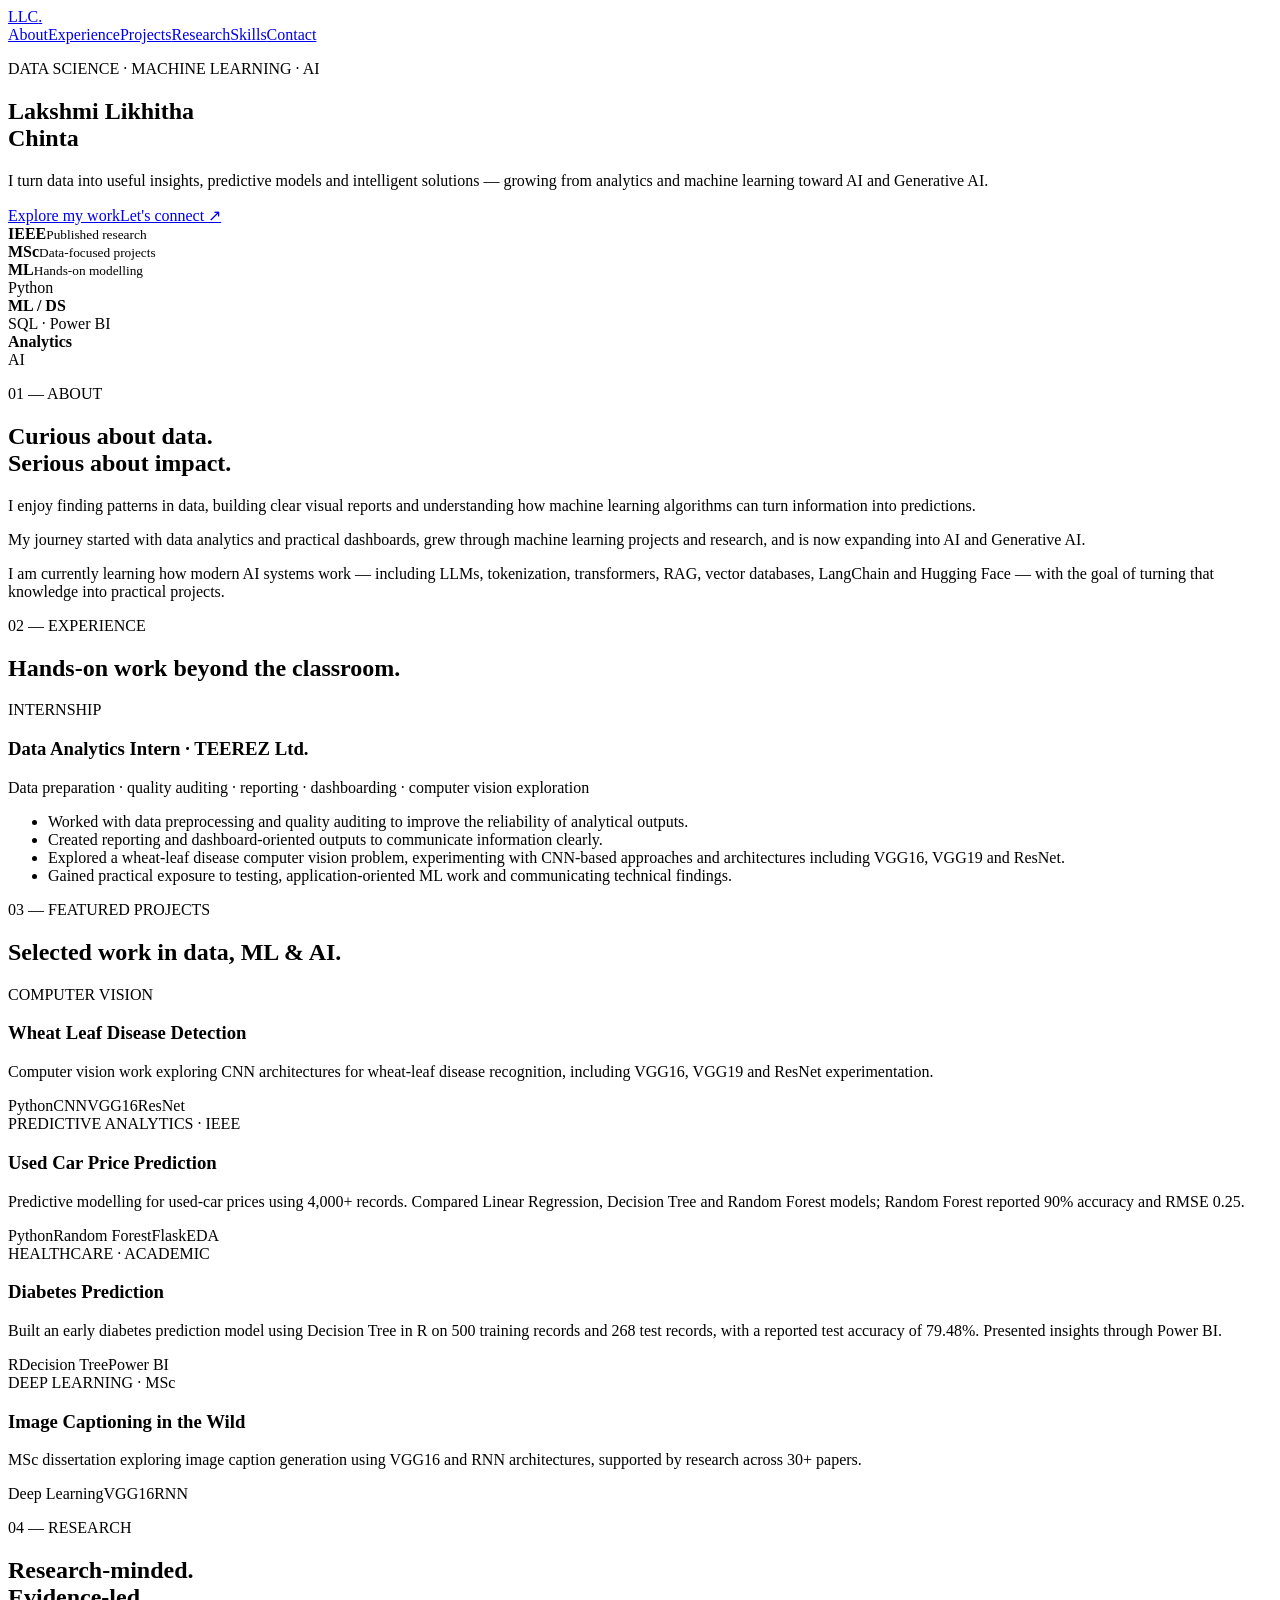
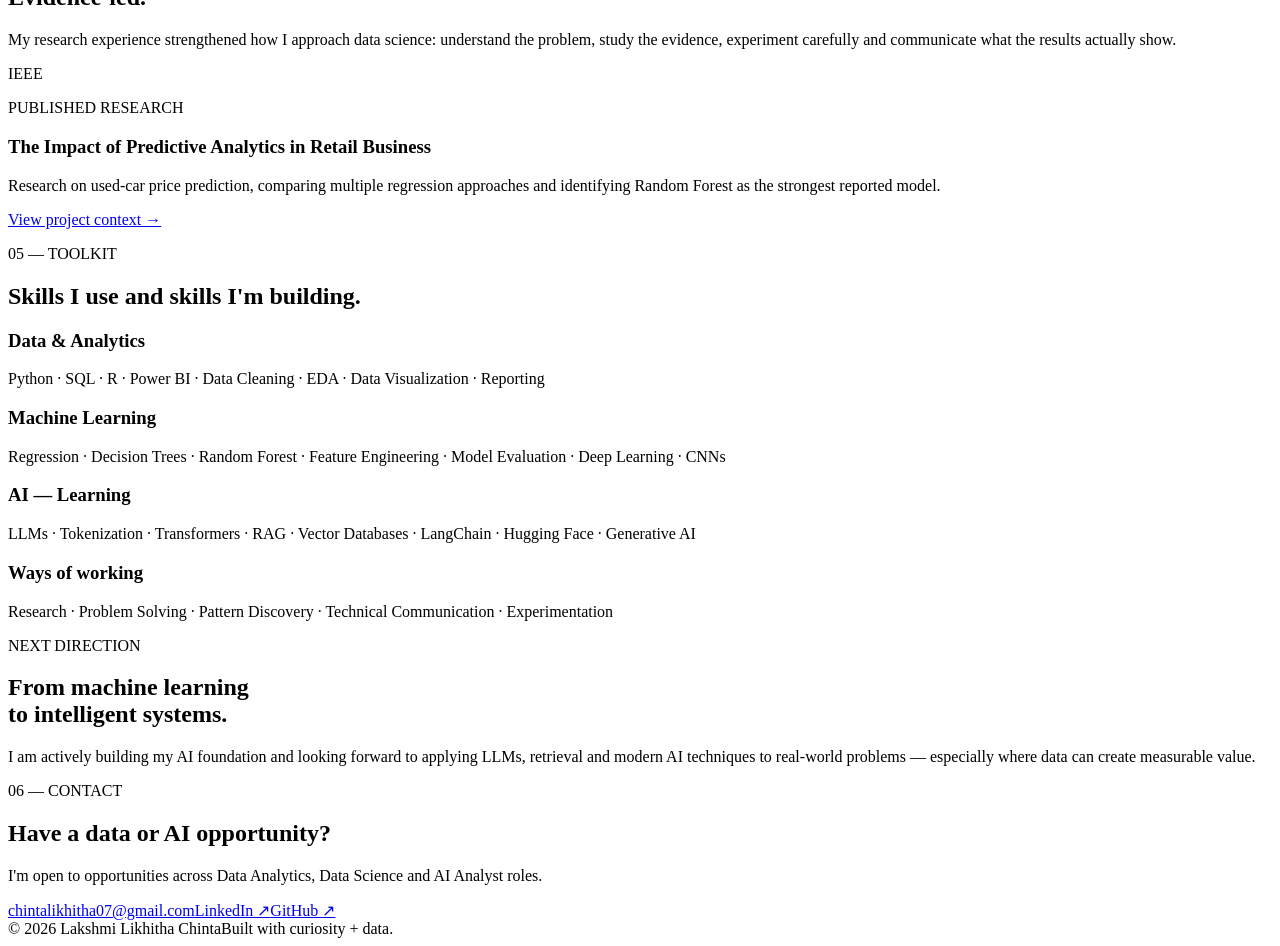
==== index.html @ fe88183c "Build recruiter-ready portfolio homepage" ====
<!doctype html>
<html lang="en">
<head>
<meta charset="utf-8"><meta name="viewport" content="width=device-width,initial-scale=1">
<title>Lakshmi Likhitha Chinta | Data Science & AI Professional</title>
<meta name="description" content="Portfolio of Lakshmi Likhitha Chinta — Data Science, Machine Learning, Analytics and emerging Generative AI. Research and IEEE publication.">
<link rel="preconnect" href="https://fonts.googleapis.com"><link rel="preconnect" href="https://fonts.gstatic.com" crossorigin><link href="https://fonts.googleapis.com/css2?family=Inter:wght@400;500;600;700;800&family=Space+Grotesk:wght@500;600;700&display=swap" rel="stylesheet">
<link rel="stylesheet" href="style.css">
</head>
<body>
<header class="nav"><a class="brand" href="#top">LLC<span>.</span></a><nav><a href="#about">About</a><a href="#experience">Experience</a><a href="#projects">Projects</a><a href="#research">Research</a><a href="#skills">Skills</a><a href="#contact">Contact</a></nav></header>
<main id="top">
<section class="hero wrap"><div class="hero-copy"><p class="eyebrow">DATA SCIENCE · MACHINE LEARNING · AI</p><h1>Lakshmi Likhitha<br><span>Chinta</span></h1><p class="lead">I turn data into useful insights, predictive models and intelligent solutions — growing from analytics and machine learning toward AI and Generative AI.</p><div class="actions"><a class="btn primary" href="#projects">Explore my work</a><a class="btn ghost" href="mailto:chintalikhitha07@gmail.com">Let's connect ↗</a></div><div class="proof"><div><strong>IEEE</strong><small>Published research</small></div><div><strong>MSc</strong><small>Data-focused projects</small></div><div><strong>ML</strong><small>Hands-on modelling</small></div></div></div><div class="hero-card"><div class="grid-art"></div><div class="floating one">Python<br><b>ML / DS</b></div><div class="floating two">SQL · Power BI<br><b>Analytics</b></div><div class="orb">AI</div></div></section>
<section id="about" class="section wrap"><div class="section-head"><p class="eyebrow">01 — ABOUT</p><h2>Curious about data.<br><span>Serious about impact.</span></h2></div><div class="about-grid"><p class="bigtext">I enjoy finding patterns in data, building clear visual reports and understanding how machine learning algorithms can turn information into predictions.</p><div class="copy"><p>My journey started with data analytics and practical dashboards, grew through machine learning projects and research, and is now expanding into AI and Generative AI.</p><p>I am currently learning how modern AI systems work — including LLMs, tokenization, transformers, RAG, vector databases, LangChain and Hugging Face — with the goal of turning that knowledge into practical projects.</p></div></div></section>
<section id="experience" class="section tinted"><div class="wrap"><div class="section-head"><p class="eyebrow">02 — EXPERIENCE</p><h2>Hands-on work beyond the classroom.</h2></div><article class="experience"><div class="date">INTERNSHIP</div><div><h3>Data Analytics Intern · TEEREZ Ltd.</h3><p class="muted">Data preparation · quality auditing · reporting · dashboarding · computer vision exploration</p><ul><li>Worked with data preprocessing and quality auditing to improve the reliability of analytical outputs.</li><li>Created reporting and dashboard-oriented outputs to communicate information clearly.</li><li>Explored a wheat-leaf disease computer vision problem, experimenting with CNN-based approaches and architectures including VGG16, VGG19 and ResNet.</li><li>Gained practical exposure to testing, application-oriented ML work and communicating technical findings.</li></ul></div></article></div></section>
<section id="projects" class="section wrap"><div class="section-head"><p class="eyebrow">03 — FEATURED PROJECTS</p><h2>Selected work in data, ML & AI.</h2></div><div class="cards">
<article class="card featured"><div class="tag">COMPUTER VISION</div><h3>Wheat Leaf Disease Detection</h3><p>Computer vision work exploring CNN architectures for wheat-leaf disease recognition, including VGG16, VGG19 and ResNet experimentation.</p><div class="chips"><span>Python</span><span>CNN</span><span>VGG16</span><span>ResNet</span></div></article>
<article class="card"><div class="tag">PREDICTIVE ANALYTICS · IEEE</div><h3>Used Car Price Prediction</h3><p>Predictive modelling for used-car prices using 4,000+ records. Compared Linear Regression, Decision Tree and Random Forest models; Random Forest reported 90% accuracy and RMSE 0.25.</p><div class="chips"><span>Python</span><span>Random Forest</span><span>Flask</span><span>EDA</span></div></article>
<article class="card"><div class="tag">HEALTHCARE · ACADEMIC</div><h3>Diabetes Prediction</h3><p>Built an early diabetes prediction model using Decision Tree in R on 500 training records and 268 test records, with a reported test accuracy of 79.48%. Presented insights through Power BI.</p><div class="chips"><span>R</span><span>Decision Tree</span><span>Power BI</span></div></article>
<article class="card"><div class="tag">DEEP LEARNING · MSc</div><h3>Image Captioning in the Wild</h3><p>MSc dissertation exploring image caption generation using VGG16 and RNN architectures, supported by research across 30+ papers.</p><div class="chips"><span>Deep Learning</span><span>VGG16</span><span>RNN</span></div></article>
</div></section>
<section id="research" class="section dark"><div class="wrap research-grid"><div><p class="eyebrow">04 — RESEARCH</p><h2>Research-minded.<br><span>Evidence-led.</span></h2><p>My research experience strengthened how I approach data science: understand the problem, study the evidence, experiment carefully and communicate what the results actually show.</p></div><div class="publication"><div class="pub-mark">IEEE</div><p class="tag">PUBLISHED RESEARCH</p><h3>The Impact of Predictive Analytics in Retail Business</h3><p>Research on used-car price prediction, comparing multiple regression approaches and identifying Random Forest as the strongest reported model.</p><a href="#projects">View project context →</a></div></div></section>
<section id="skills" class="section wrap"><div class="section-head"><p class="eyebrow">05 — TOOLKIT</p><h2>Skills I use and skills I'm building.</h2></div><div class="skill-grid"><div><h3>Data & Analytics</h3><p>Python · SQL · R · Power BI · Data Cleaning · EDA · Data Visualization · Reporting</p></div><div><h3>Machine Learning</h3><p>Regression · Decision Trees · Random Forest · Feature Engineering · Model Evaluation · Deep Learning · CNNs</p></div><div><h3>AI — Learning</h3><p>LLMs · Tokenization · Transformers · RAG · Vector Databases · LangChain · Hugging Face · Generative AI</p></div><div><h3>Ways of working</h3><p>Research · Problem Solving · Pattern Discovery · Technical Communication · Experimentation</p></div></div></section>
<section class="section tinted"><div class="wrap next"><div><p class="eyebrow">NEXT DIRECTION</p><h2>From machine learning<br>to <span>intelligent systems.</span></h2></div><p>I am actively building my AI foundation and looking forward to applying LLMs, retrieval and modern AI techniques to real-world problems — especially where data can create measurable value.</p></div></section>
<section id="contact" class="section contact wrap"><p class="eyebrow">06 — CONTACT</p><h2>Have a data or AI opportunity?</h2><p>I'm open to opportunities across Data Analytics, Data Science and AI Analyst roles.</p><div class="contact-links"><a href="mailto:chintalikhitha07@gmail.com">chintalikhitha07@gmail.com</a><a href="https://www.linkedin.com/in/chinta-likhitha/" target="_blank" rel="noopener">LinkedIn ↗</a><a href="https://github.com/Likhitha-Chinta07" target="_blank" rel="noopener">GitHub ↗</a></div></section>
</main><footer><div class="wrap"><span>© 2026 Lakshmi Likhitha Chinta</span><span>Built with curiosity + data.</span></div></footer><script src="script.js"></script></body></html>
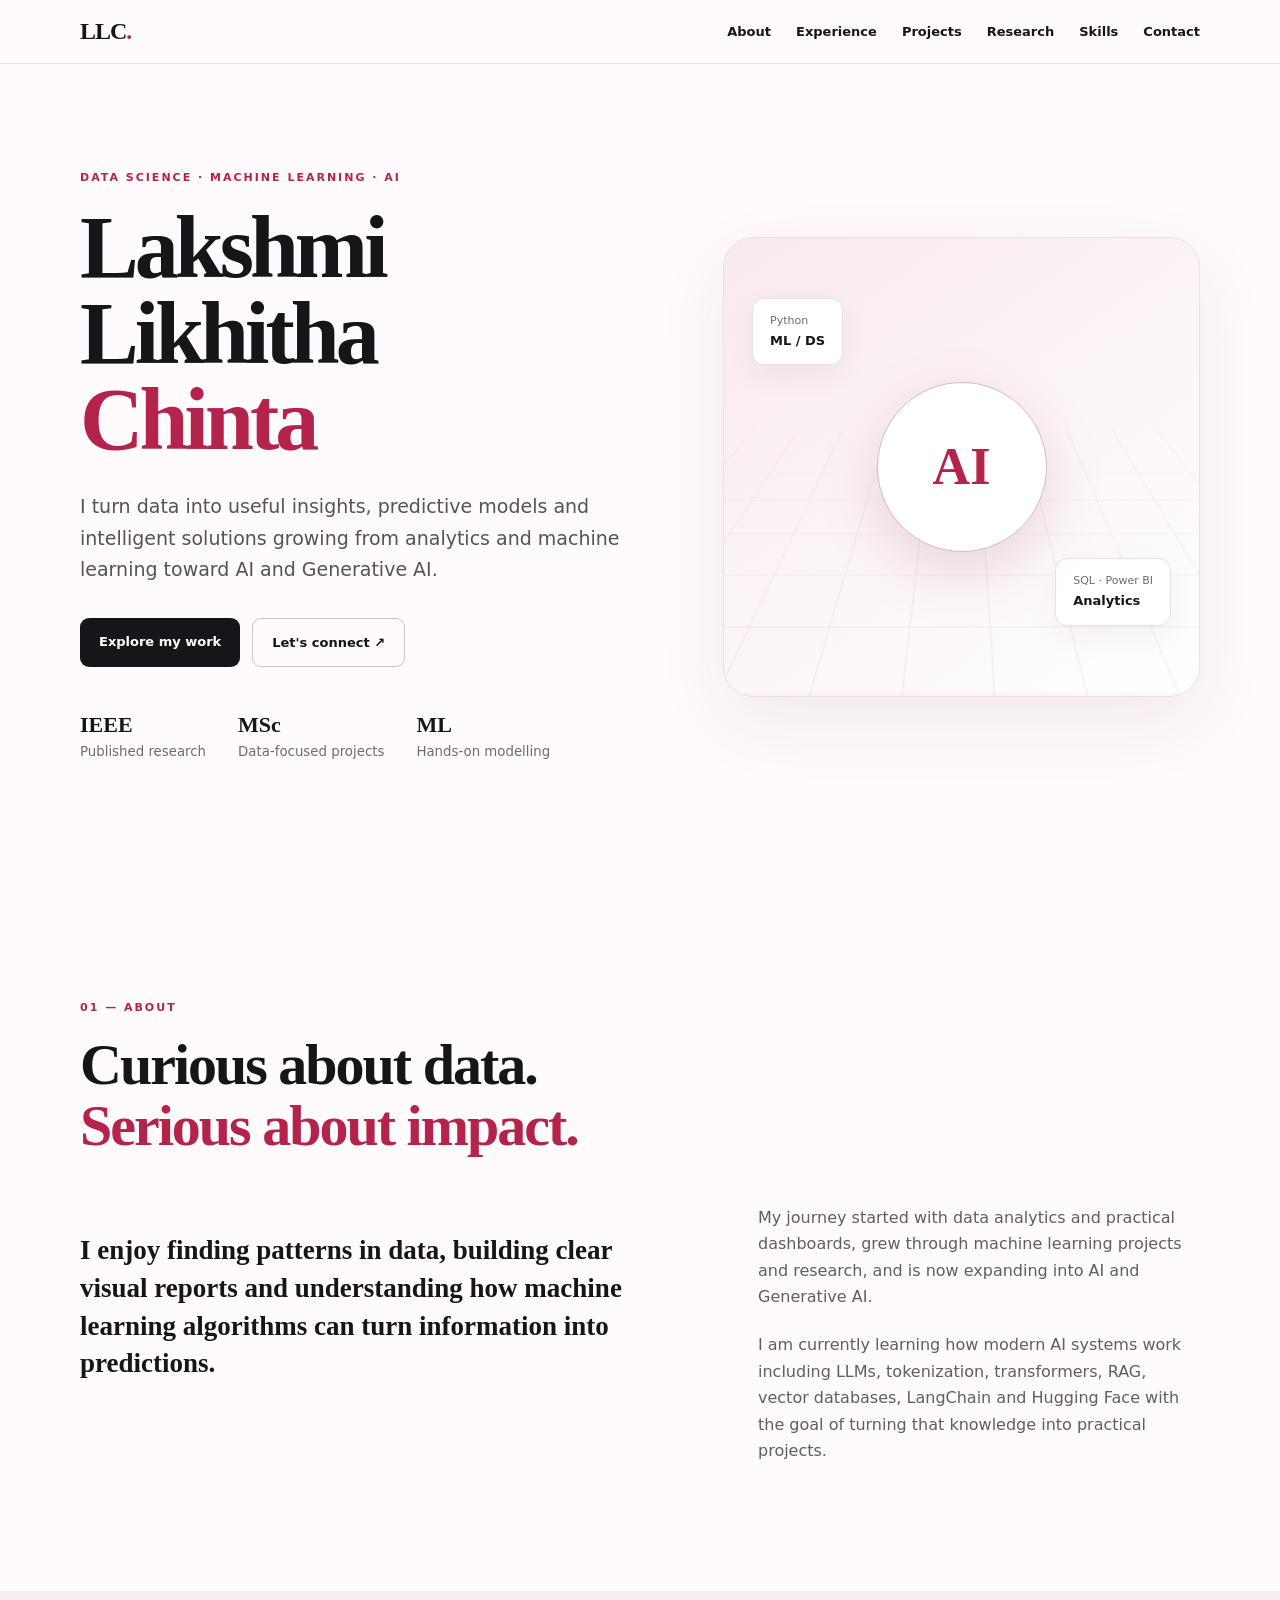
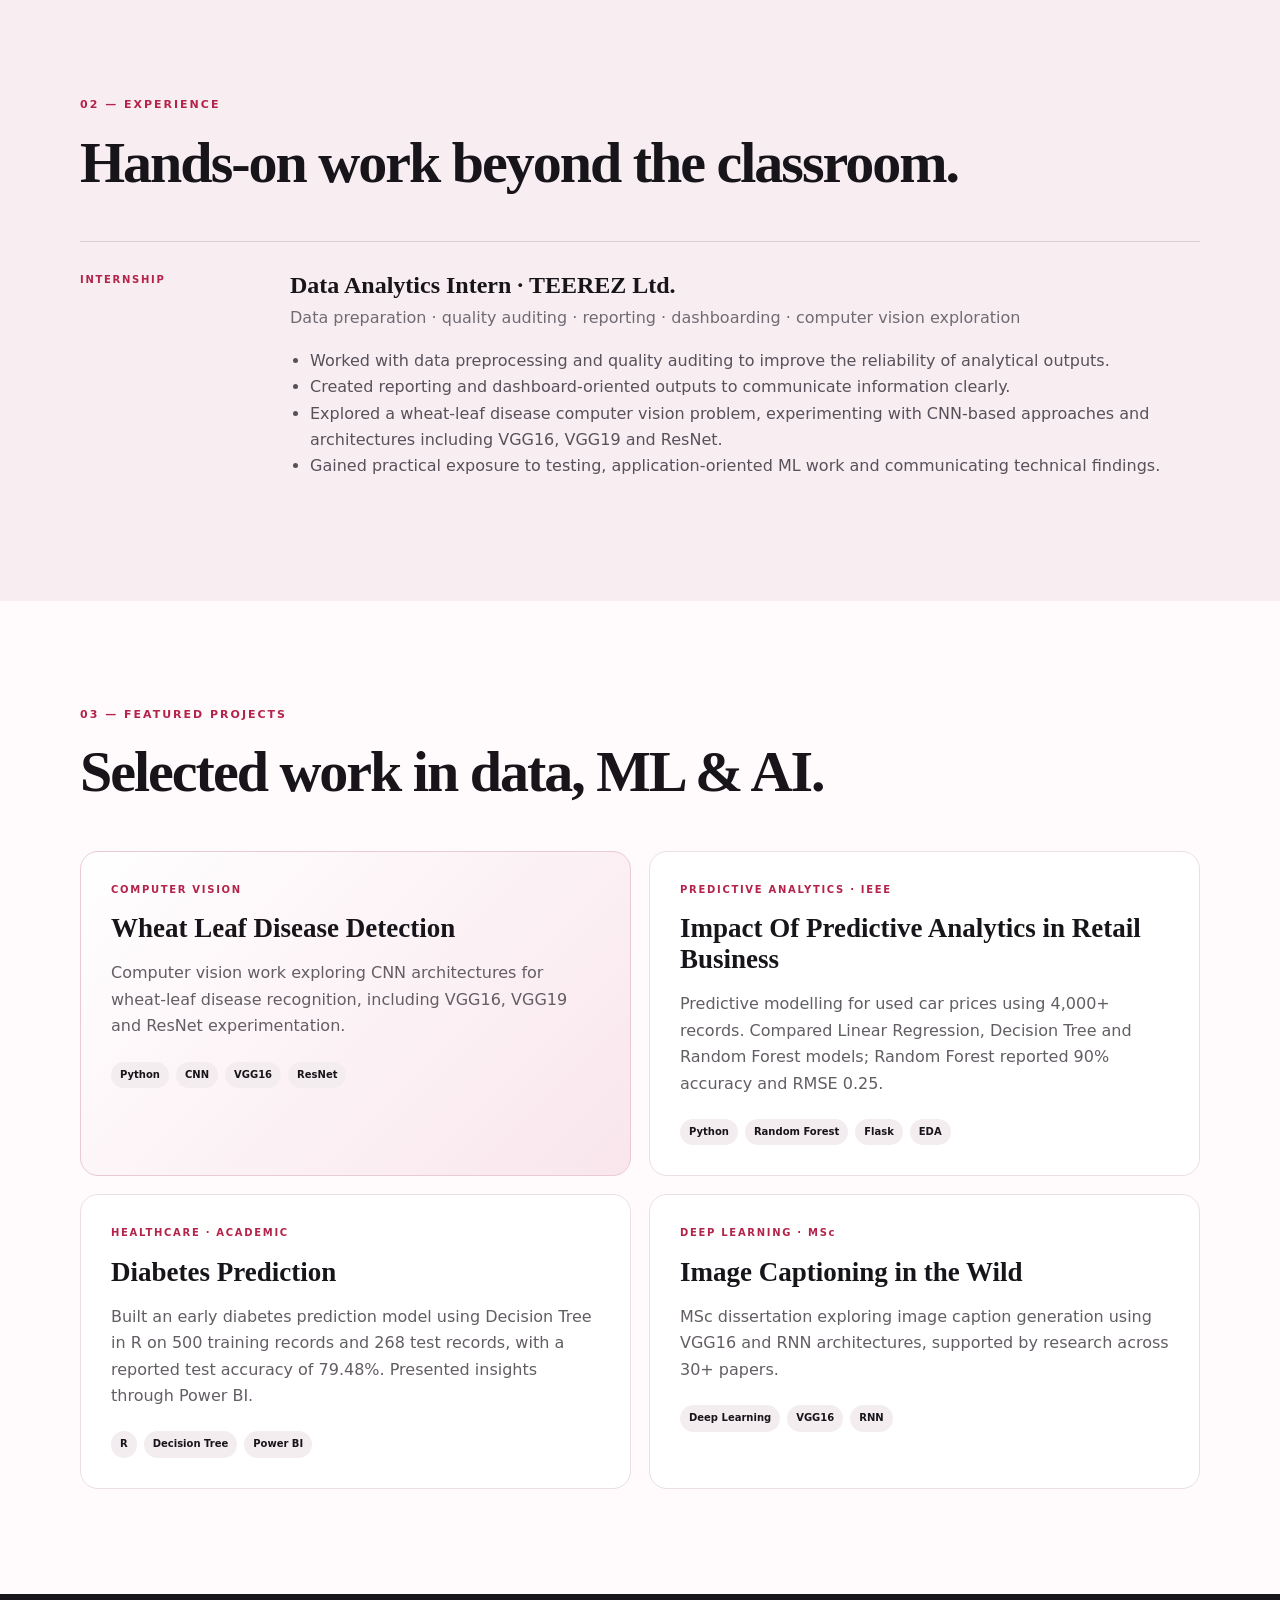
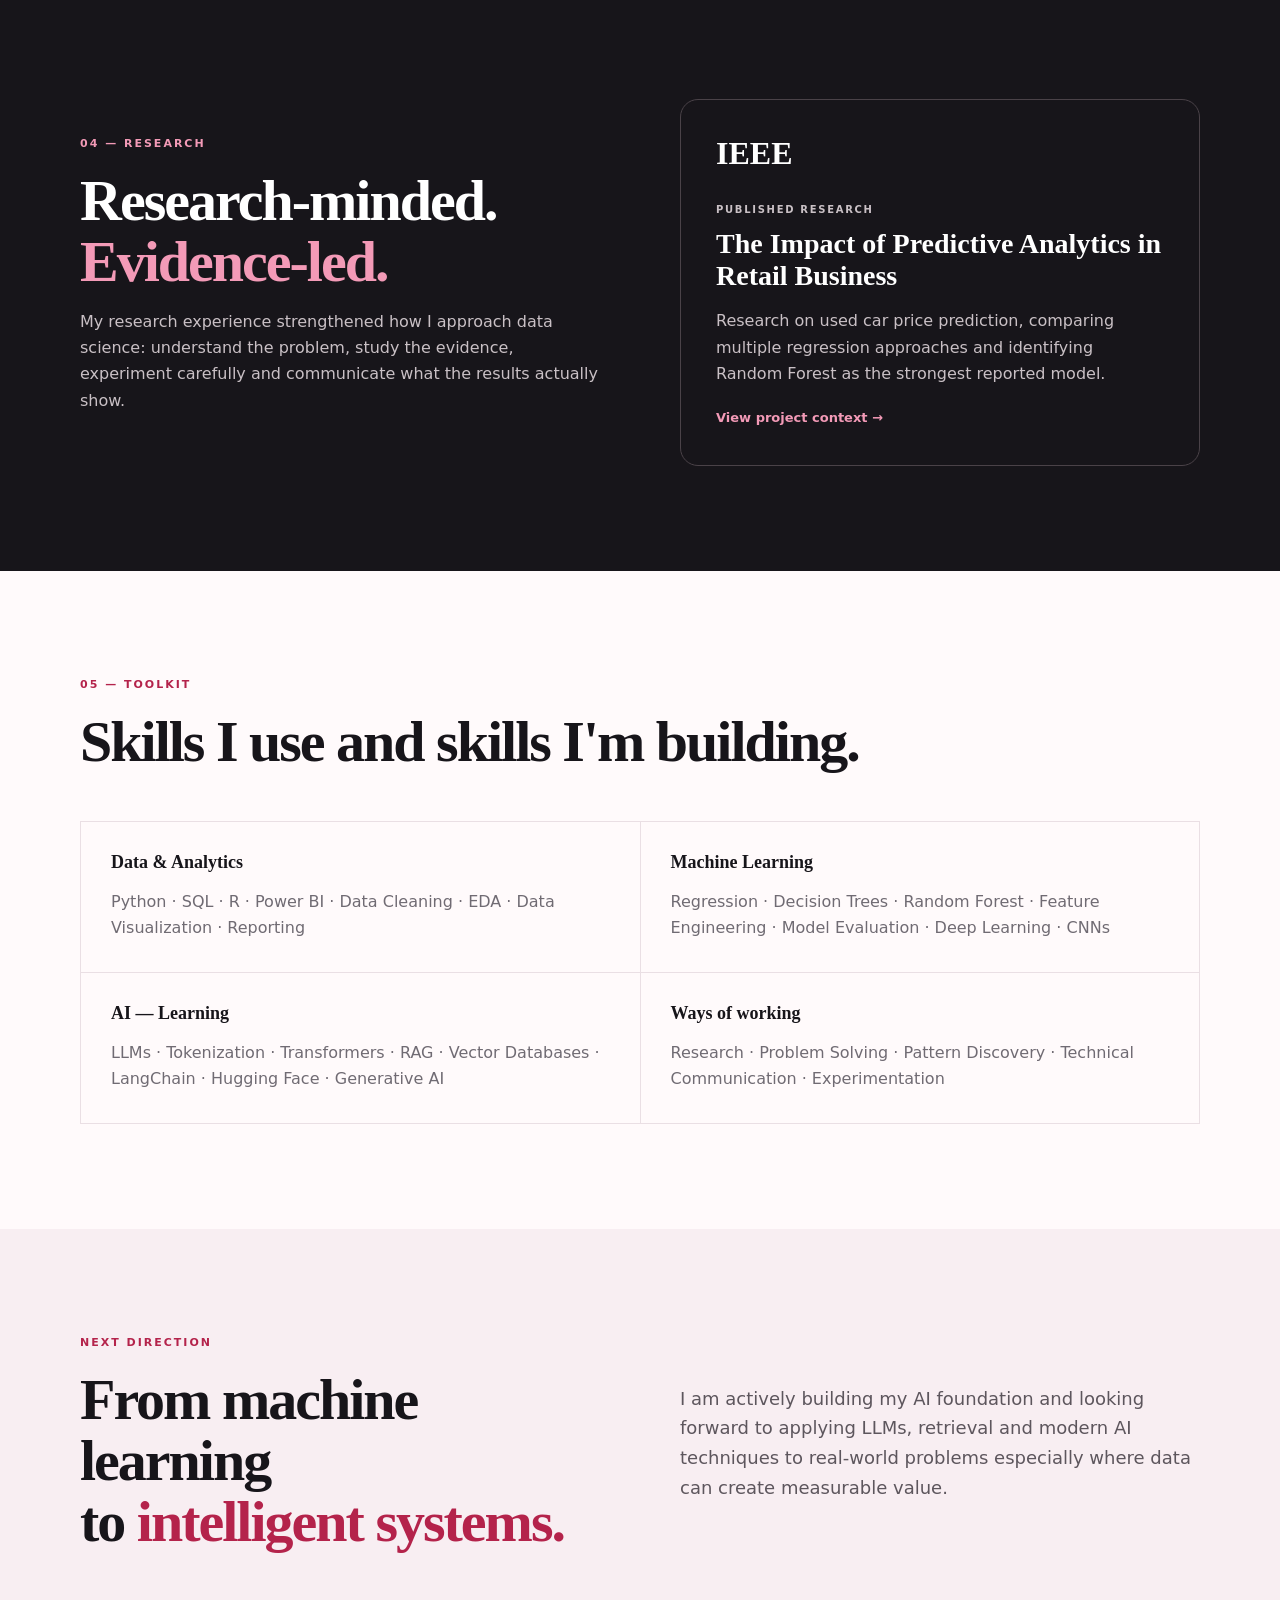
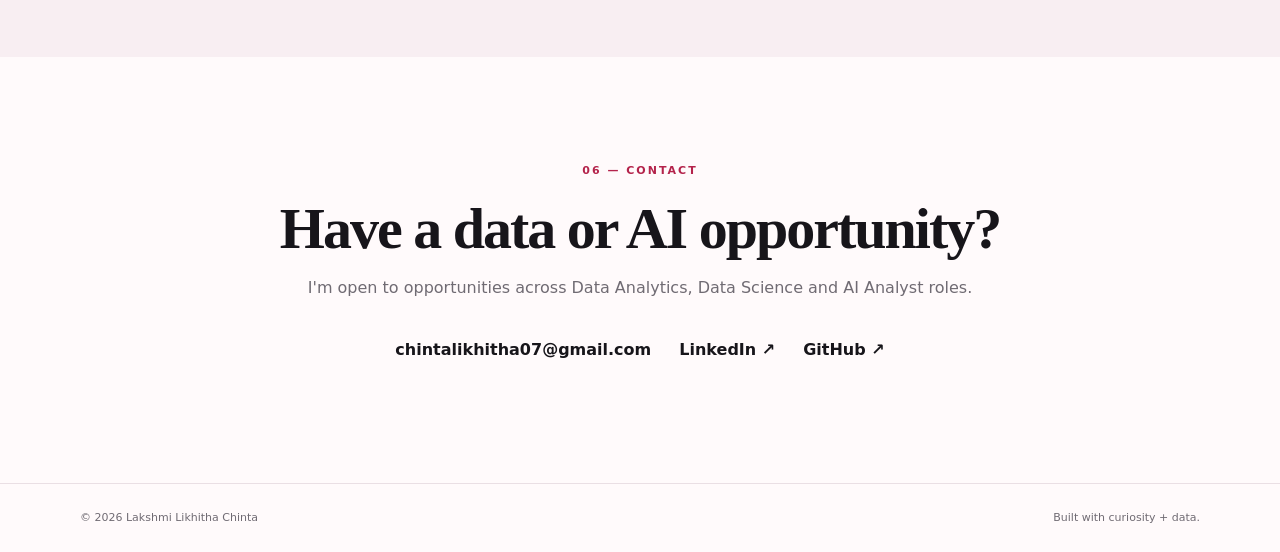
==== commit f376590d: "Duplicate hero and about sections in index.html The hero and about sections have been duplicated in " ====
--- a/index.html
+++ b/index.html
@@ -10,17 +10,17 @@
 <body>
 <header class="nav"><a class="brand" href="#top">LLC<span>.</span></a><nav><a href="#about">About</a><a href="#experience">Experience</a><a href="#projects">Projects</a><a href="#research">Research</a><a href="#skills">Skills</a><a href="#contact">Contact</a></nav></header>
 <main id="top">
-<section class="hero wrap"><div class="hero-copy"><p class="eyebrow">DATA SCIENCE · MACHINE LEARNING · AI</p><h1>Lakshmi Likhitha<br><span>Chinta</span></h1><p class="lead">I turn data into useful insights, predictive models and intelligent solutions — growing from analytics and machine learning toward AI and Generative AI.</p><div class="actions"><a class="btn primary" href="#projects">Explore my work</a><a class="btn ghost" href="mailto:chintalikhitha07@gmail.com">Let's connect ↗</a></div><div class="proof"><div><strong>IEEE</strong><small>Published research</small></div><div><strong>MSc</strong><small>Data-focused projects</small></div><div><strong>ML</strong><small>Hands-on modelling</small></div></div></div><div class="hero-card"><div class="grid-art"></div><div class="floating one">Python<br><b>ML / DS</b></div><div class="floating two">SQL · Power BI<br><b>Analytics</b></div><div class="orb">AI</div></div></section>
-<section id="about" class="section wrap"><div class="section-head"><p class="eyebrow">01 — ABOUT</p><h2>Curious about data.<br><span>Serious about impact.</span></h2></div><div class="about-grid"><p class="bigtext">I enjoy finding patterns in data, building clear visual reports and understanding how machine learning algorithms can turn information into predictions.</p><div class="copy"><p>My journey started with data analytics and practical dashboards, grew through machine learning projects and research, and is now expanding into AI and Generative AI.</p><p>I am currently learning how modern AI systems work — including LLMs, tokenization, transformers, RAG, vector databases, LangChain and Hugging Face — with the goal of turning that knowledge into practical projects.</p></div></div></section>
+<section class="hero wrap"><div class="hero-copy"><p class="eyebrow">DATA SCIENCE · MACHINE LEARNING · AI</p><h1>Lakshmi Likhitha<br><span>Chinta</span></h1><p class="lead">I turn data into useful insights, predictive models and intelligent solutions growing from analytics and machine learning toward AI and Generative AI.</p><div class="actions"><a class="btn primary" href="#projects">Explore my work</a><a class="btn ghost" href="mailto:chintalikhitha07@gmail.com">Let's connect ↗</a></div><div class="proof"><div><strong>IEEE</strong><small>Published research</small></div><div><strong>MSc</strong><small>Data-focused projects</small></div><div><strong>ML</strong><small>Hands-on modelling</small></div></div></div><div class="hero-card"><div class="grid-art"></div><div class="floating one">Python<br><b>ML / DS</b></div><div class="floating two">SQL · Power BI<br><b>Analytics</b></div><div class="orb">AI</div></div></section>
+<section id="about" class="section wrap"><div class="section-head"><p class="eyebrow">01 — ABOUT</p><h2>Curious about data.<br><span>Serious about impact.</span></h2></div><div class="about-grid"><p class="bigtext">I enjoy finding patterns in data, building clear visual reports and understanding how machine learning algorithms can turn information into predictions.</p><div class="copy"><p>My journey started with data analytics and practical dashboards, grew through machine learning projects and research, and is now expanding into AI and Generative AI.</p><p>I am currently learning how modern AI systems work including LLMs, tokenization, transformers, RAG, vector databases, LangChain and Hugging Face with the goal of turning that knowledge into practical projects.</p></div></div></section>
 <section id="experience" class="section tinted"><div class="wrap"><div class="section-head"><p class="eyebrow">02 — EXPERIENCE</p><h2>Hands-on work beyond the classroom.</h2></div><article class="experience"><div class="date">INTERNSHIP</div><div><h3>Data Analytics Intern · TEEREZ Ltd.</h3><p class="muted">Data preparation · quality auditing · reporting · dashboarding · computer vision exploration</p><ul><li>Worked with data preprocessing and quality auditing to improve the reliability of analytical outputs.</li><li>Created reporting and dashboard-oriented outputs to communicate information clearly.</li><li>Explored a wheat-leaf disease computer vision problem, experimenting with CNN-based approaches and architectures including VGG16, VGG19 and ResNet.</li><li>Gained practical exposure to testing, application-oriented ML work and communicating technical findings.</li></ul></div></article></div></section>
 <section id="projects" class="section wrap"><div class="section-head"><p class="eyebrow">03 — FEATURED PROJECTS</p><h2>Selected work in data, ML & AI.</h2></div><div class="cards">
 <article class="card featured"><div class="tag">COMPUTER VISION</div><h3>Wheat Leaf Disease Detection</h3><p>Computer vision work exploring CNN architectures for wheat-leaf disease recognition, including VGG16, VGG19 and ResNet experimentation.</p><div class="chips"><span>Python</span><span>CNN</span><span>VGG16</span><span>ResNet</span></div></article>
-<article class="card"><div class="tag">PREDICTIVE ANALYTICS · IEEE</div><h3>Used Car Price Prediction</h3><p>Predictive modelling for used-car prices using 4,000+ records. Compared Linear Regression, Decision Tree and Random Forest models; Random Forest reported 90% accuracy and RMSE 0.25.</p><div class="chips"><span>Python</span><span>Random Forest</span><span>Flask</span><span>EDA</span></div></article>
+<article class="card"><div class="tag">PREDICTIVE ANALYTICS · IEEE</div><h3>Impact Of Predictive Analytics in Retail Business</h3><p>Predictive modelling for used car prices using 4,000+ records. Compared Linear Regression, Decision Tree and Random Forest models; Random Forest reported 90% accuracy and RMSE 0.25.</p><div class="chips"><span>Python</span><span>Random Forest</span><span>Flask</span><span>EDA</span></div></article>
 <article class="card"><div class="tag">HEALTHCARE · ACADEMIC</div><h3>Diabetes Prediction</h3><p>Built an early diabetes prediction model using Decision Tree in R on 500 training records and 268 test records, with a reported test accuracy of 79.48%. Presented insights through Power BI.</p><div class="chips"><span>R</span><span>Decision Tree</span><span>Power BI</span></div></article>
 <article class="card"><div class="tag">DEEP LEARNING · MSc</div><h3>Image Captioning in the Wild</h3><p>MSc dissertation exploring image caption generation using VGG16 and RNN architectures, supported by research across 30+ papers.</p><div class="chips"><span>Deep Learning</span><span>VGG16</span><span>RNN</span></div></article>
 </div></section>
-<section id="research" class="section dark"><div class="wrap research-grid"><div><p class="eyebrow">04 — RESEARCH</p><h2>Research-minded.<br><span>Evidence-led.</span></h2><p>My research experience strengthened how I approach data science: understand the problem, study the evidence, experiment carefully and communicate what the results actually show.</p></div><div class="publication"><div class="pub-mark">IEEE</div><p class="tag">PUBLISHED RESEARCH</p><h3>The Impact of Predictive Analytics in Retail Business</h3><p>Research on used-car price prediction, comparing multiple regression approaches and identifying Random Forest as the strongest reported model.</p><a href="#projects">View project context →</a></div></div></section>
+<section id="research" class="section dark"><div class="wrap research-grid"><div><p class="eyebrow">04 — RESEARCH</p><h2>Research-minded.<br><span>Evidence-led.</span></h2><p>My research experience strengthened how I approach data science: understand the problem, study the evidence, experiment carefully and communicate what the results actually show.</p></div><div class="publication"><div class="pub-mark">IEEE</div><p class="tag">PUBLISHED RESEARCH</p><h3>The Impact of Predictive Analytics in Retail Business</h3><p>Research on used car price prediction, comparing multiple regression approaches and identifying Random Forest as the strongest reported model.</p><a href="#projects">View project context →</a></div></div></section>
 <section id="skills" class="section wrap"><div class="section-head"><p class="eyebrow">05 — TOOLKIT</p><h2>Skills I use and skills I'm building.</h2></div><div class="skill-grid"><div><h3>Data & Analytics</h3><p>Python · SQL · R · Power BI · Data Cleaning · EDA · Data Visualization · Reporting</p></div><div><h3>Machine Learning</h3><p>Regression · Decision Trees · Random Forest · Feature Engineering · Model Evaluation · Deep Learning · CNNs</p></div><div><h3>AI — Learning</h3><p>LLMs · Tokenization · Transformers · RAG · Vector Databases · LangChain · Hugging Face · Generative AI</p></div><div><h3>Ways of working</h3><p>Research · Problem Solving · Pattern Discovery · Technical Communication · Experimentation</p></div></div></section>
-<section class="section tinted"><div class="wrap next"><div><p class="eyebrow">NEXT DIRECTION</p><h2>From machine learning<br>to <span>intelligent systems.</span></h2></div><p>I am actively building my AI foundation and looking forward to applying LLMs, retrieval and modern AI techniques to real-world problems — especially where data can create measurable value.</p></div></section>
+<section class="section tinted"><div class="wrap next"><div><p class="eyebrow">NEXT DIRECTION</p><h2>From machine learning<br>to <span>intelligent systems.</span></h2></div><p>I am actively building my AI foundation and looking forward to applying LLMs, retrieval and modern AI techniques to real-world problems especially where data can create measurable value.</p></div></section>
 <section id="contact" class="section contact wrap"><p class="eyebrow">06 — CONTACT</p><h2>Have a data or AI opportunity?</h2><p>I'm open to opportunities across Data Analytics, Data Science and AI Analyst roles.</p><div class="contact-links"><a href="mailto:chintalikhitha07@gmail.com">chintalikhitha07@gmail.com</a><a href="https://www.linkedin.com/in/chinta-likhitha/" target="_blank" rel="noopener">LinkedIn ↗</a><a href="https://github.com/Likhitha-Chinta07" target="_blank" rel="noopener">GitHub ↗</a></div></section>
-</main><footer><div class="wrap"><span>© 2026 Lakshmi Likhitha Chinta</span><span>Built with curiosity + data.</span></div></footer><script src="script.js"></script></body></html>+</main><footer><div class="wrap"><span>© 2026 Lakshmi Likhitha Chinta</span><span>Built with curiosity + data.</span></div></footer><script src="script.js"></script></body></html>
--- a/style.css
+++ b/style.css
@@ -0,0 +1 @@
+:root{--ink:#17151a;--muted:#706b73;--paper:#fffafb;--pink:#f6dce7;--accent:#b4234b;--line:#eadfe4;--dark:#17151a}*{box-sizing:border-box}html{scroll-behavior:smooth}body{margin:0;color:var(--ink);background:var(--paper);font-family:Inter,system-ui,sans-serif;line-height:1.65}a{color:inherit;text-decoration:none}.wrap{width:min(1120px,calc(100% - 40px));margin:auto}.nav{position:sticky;top:0;z-index:20;display:flex;justify-content:space-between;align-items:center;padding:18px max(20px,calc((100vw - 1120px)/2));background:rgba(255,250,251,.9);backdrop-filter:blur(14px);border-bottom:1px solid var(--line)}.brand{font:700 24px 'Space Grotesk';letter-spacing:-1px}.brand span,.eyebrow,h1 span,h2 span{color:var(--accent)}nav{display:flex;gap:25px;font-size:13px;font-weight:600}nav a:hover{color:var(--accent)}.hero{min-height:calc(100vh - 70px);display:grid;grid-template-columns:1.1fr .9fr;align-items:center;gap:60px;padding-top:55px;padding-bottom:80px}.eyebrow{font-size:11px;letter-spacing:2px;font-weight:800;margin:0 0 18px}.hero h1{font:700 clamp(52px,7vw,88px)/.98 'Space Grotesk';letter-spacing:-4px;margin:0 0 28px}.lead{font-size:19px;color:#57525a;max-width:680px}.actions{display:flex;gap:12px;margin:32px 0}.btn{padding:13px 19px;border-radius:9px;font-weight:700;font-size:13px}.primary{background:var(--ink);color:white}.ghost{border:1px solid #cfc3c9}.proof{display:flex;gap:32px;margin-top:45px}.proof strong{display:block;font:700 22px 'Space Grotesk'}.proof small{color:var(--muted)}.hero-card{height:460px;position:relative;border-radius:30px;background:linear-gradient(145deg,#f8e9ef,#fff);overflow:hidden;border:1px solid var(--line);box-shadow:0 25px 70px #5a213514}.grid-art{position:absolute;inset:0;background-image:linear-gradient(#d9bdc72a 1px,transparent 1px),linear-gradient(90deg,#d9bdc72a 1px,transparent 1px);background-size:42px 42px;transform:perspective(500px) rotateX(55deg) scale(1.5);top:28%}.orb{position:absolute;left:50%;top:50%;transform:translate(-50%,-50%);width:170px;height:170px;border-radius:50%;display:grid;place-items:center;background:#fff;border:1px solid #d8b5c2;box-shadow:0 20px 60px #8e36522b;font:700 52px 'Space Grotesk';color:var(--accent)}.floating{position:absolute;background:#fff;padding:13px 17px;border:1px solid var(--line);border-radius:12px;box-shadow:0 10px 30px #4d25300f;font-size:11px;color:var(--muted)}.floating b{color:var(--ink);font-size:13px}.one{left:28px;top:60px}.two{right:28px;bottom:70px}.section{padding:105px 0}.section-head{margin-bottom:48px}.section h2{font:700 clamp(36px,5vw,58px)/1.05 'Space Grotesk';letter-spacing:-2px;margin:0}.about-grid{display:grid;grid-template-columns:1.15fr .85fr;gap:80px}.bigtext{font:600 27px/1.4 'Space Grotesk'}.copy{color:#625c63}.copy p{margin-top:0;margin-bottom:22px}.tinted{background:#f8eef2}.experience{display:grid;grid-template-columns:180px 1fr;gap:30px;border-top:1px solid #dfd0d6;padding-top:30px}.date,.tag{font-size:10px;letter-spacing:1.7px;font-weight:800;color:var(--accent)}.experience h3,.card h3,.publication h3,.skill-grid h3{font:700 24px 'Space Grotesk';margin:0 0 6px}.muted{color:var(--muted);margin-top:0}.experience ul{padding-left:20px;color:#57515a}.cards{display:grid;grid-template-columns:repeat(2,1fr);gap:18px}.card{background:#fff;border:1px solid var(--line);border-radius:18px;padding:30px;min-height:260px;transition:transform .25s,box-shadow .25s}.card:hover{transform:translateY(-5px);box-shadow:0 20px 50px #3d19230d}.card.featured{background:linear-gradient(135deg,#fff,#f9e6ed);border-color:#e8cbd6}.card h3{font-size:27px;margin-top:15px}.card p{color:#635d64}.chips{display:flex;flex-wrap:wrap;gap:7px;margin-top:22px}.chips span{font-size:10px;font-weight:700;padding:5px 9px;background:#f4edf0;border-radius:999px}.dark{background:var(--dark);color:#fff}.dark .eyebrow,.dark h2 span{color:#f39ab7}.research-grid{display:grid;grid-template-columns:1fr 1fr;gap:80px;align-items:center}.research-grid>div>p:not(.eyebrow){color:#c9c0c5}.publication{padding:35px;border:1px solid #4a4248;border-radius:18px}.pub-mark{font:700 32px 'Space Grotesk';margin-bottom:30px}.publication h3{font-size:28px}.publication a{color:#f39ab7;font-weight:700;font-size:13px}.skill-grid{display:grid;grid-template-columns:repeat(2,1fr);gap:1px;background:var(--line);border:1px solid var(--line)}.skill-grid>div{background:var(--paper);padding:30px}.skill-grid h3{font-size:18px}.skill-grid p{color:var(--muted);margin-bottom:0}.next{display:grid;grid-template-columns:1fr 1fr;gap:80px;align-items:center}.next>p{font-size:18px;color:#5d565d}.contact{text-align:center;padding-bottom:120px}.contact>p:not(.eyebrow){color:var(--muted)}.contact-links{display:flex;justify-content:center;gap:28px;margin-top:35px;font-weight:700}.contact-links a:hover{color:var(--accent)}footer{border-top:1px solid var(--line);padding:25px 0;color:var(--muted);font-size:11px}footer .wrap{display:flex;justify-content:space-between}@media(max-width:800px){nav{display:none}.hero,.about-grid,.research-grid,.next{grid-template-columns:1fr;gap:35px}.hero{padding-top:45px}.hero-card{height:350px}.proof{gap:20px}.section{padding:75px 0}.cards,.skill-grid{grid-template-columns:1fr}.experience{grid-template-columns:1fr;gap:8px}.next{gap:20px}.contact-links{flex-direction:column;gap:12px}.hero h1{letter-spacing:-3px}.wrap{width:min(100% - 28px,1120px)}}
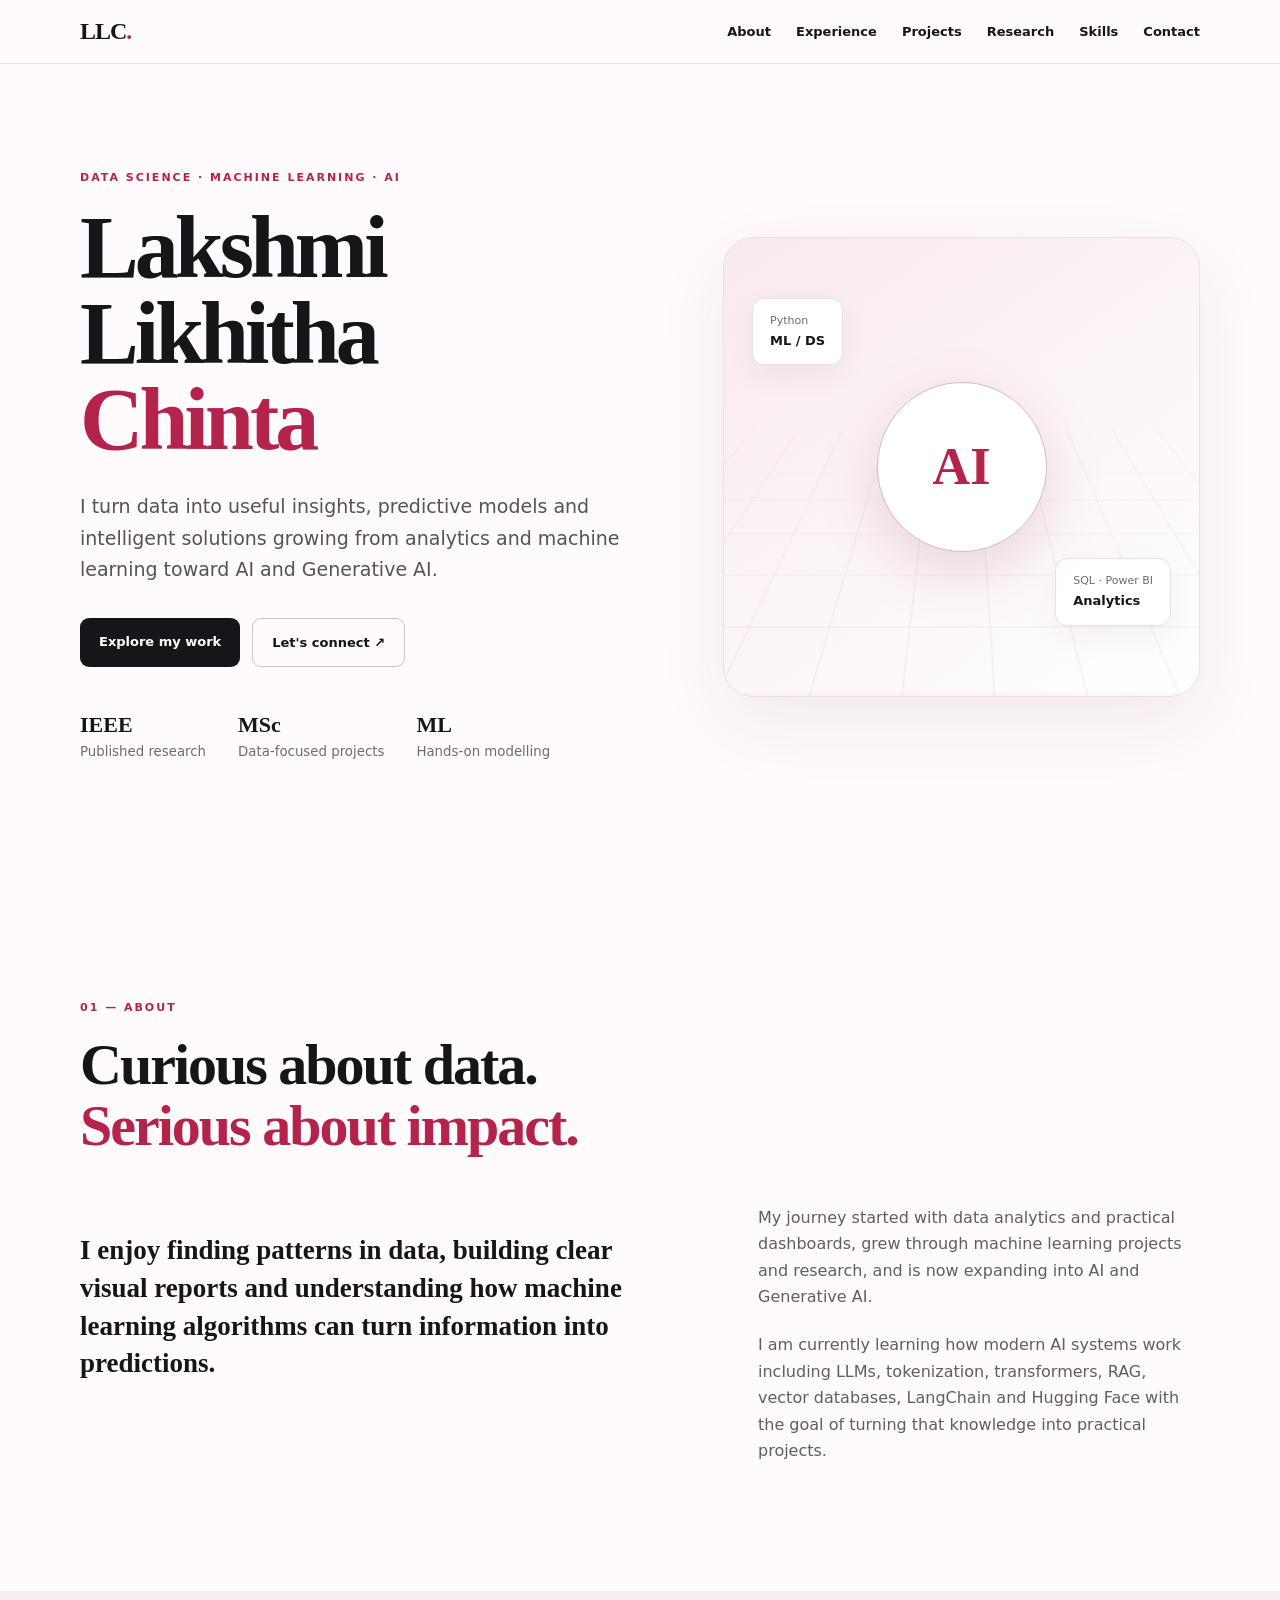
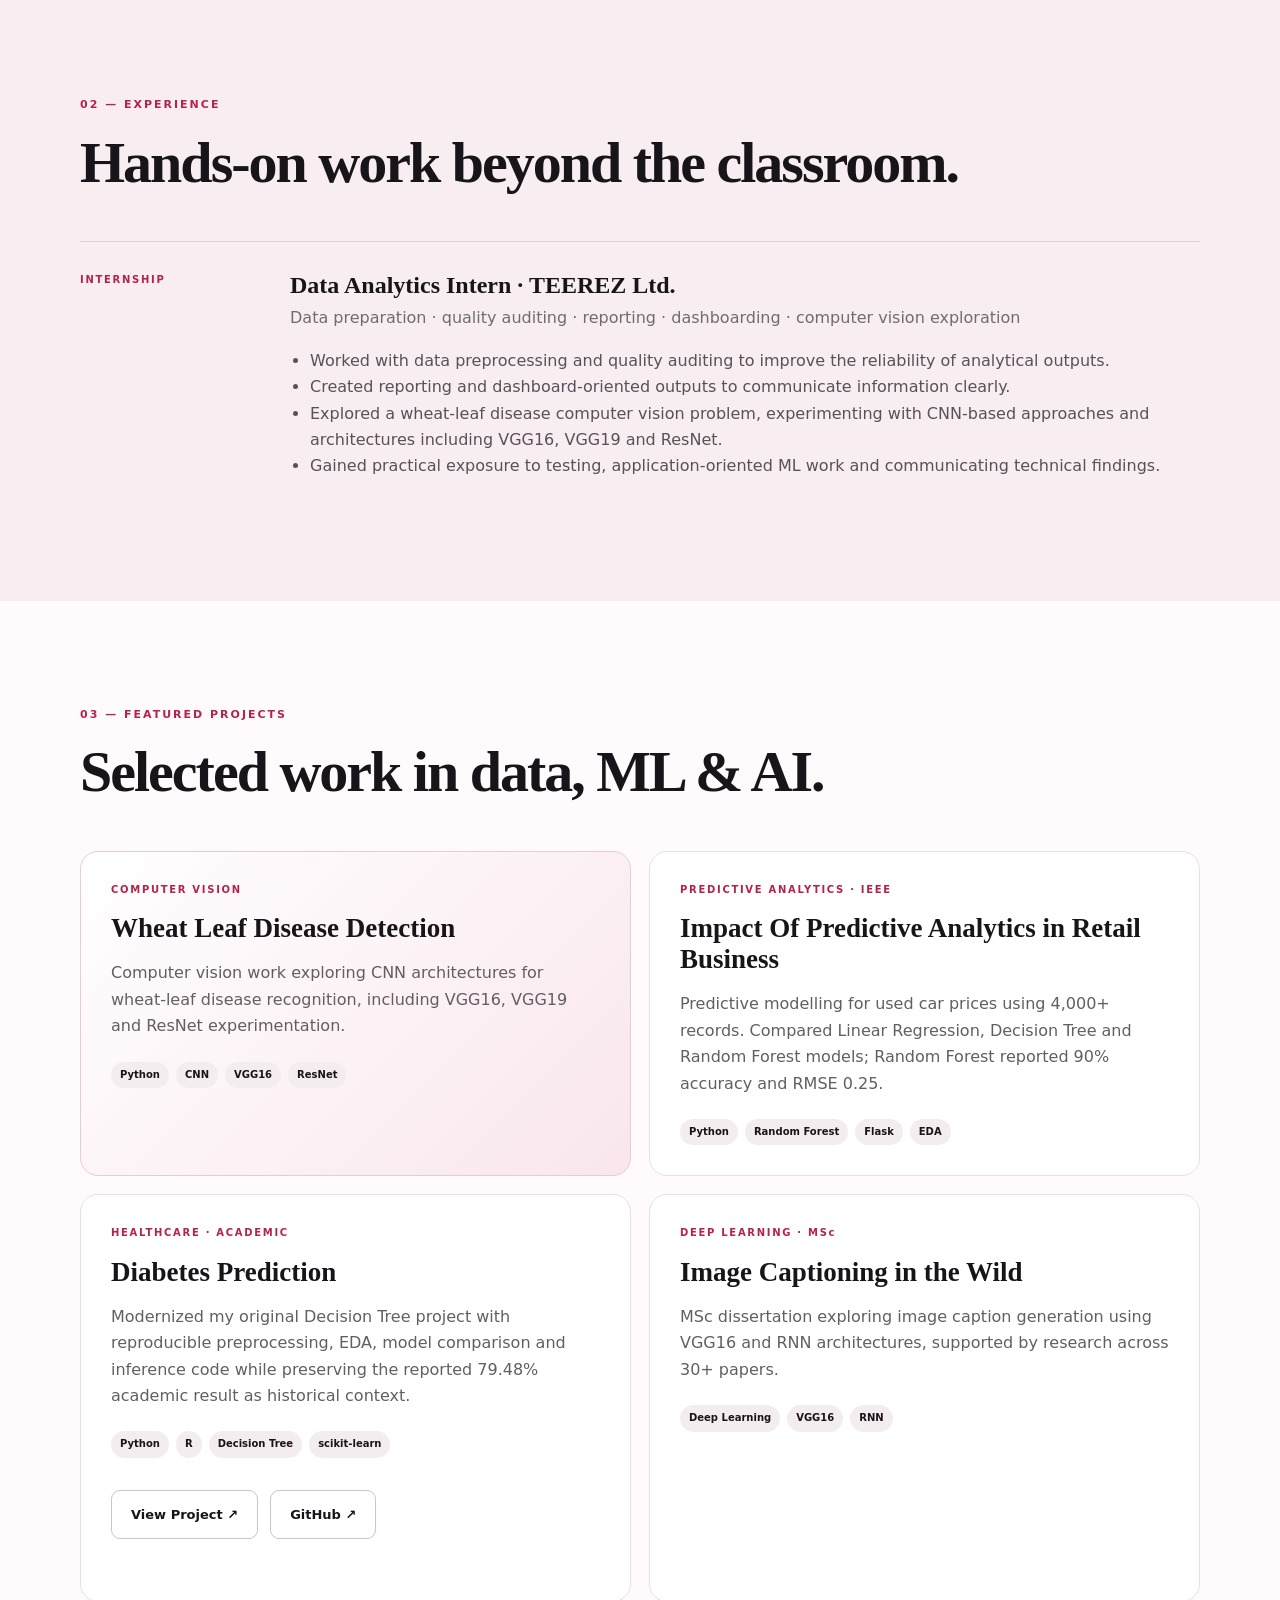
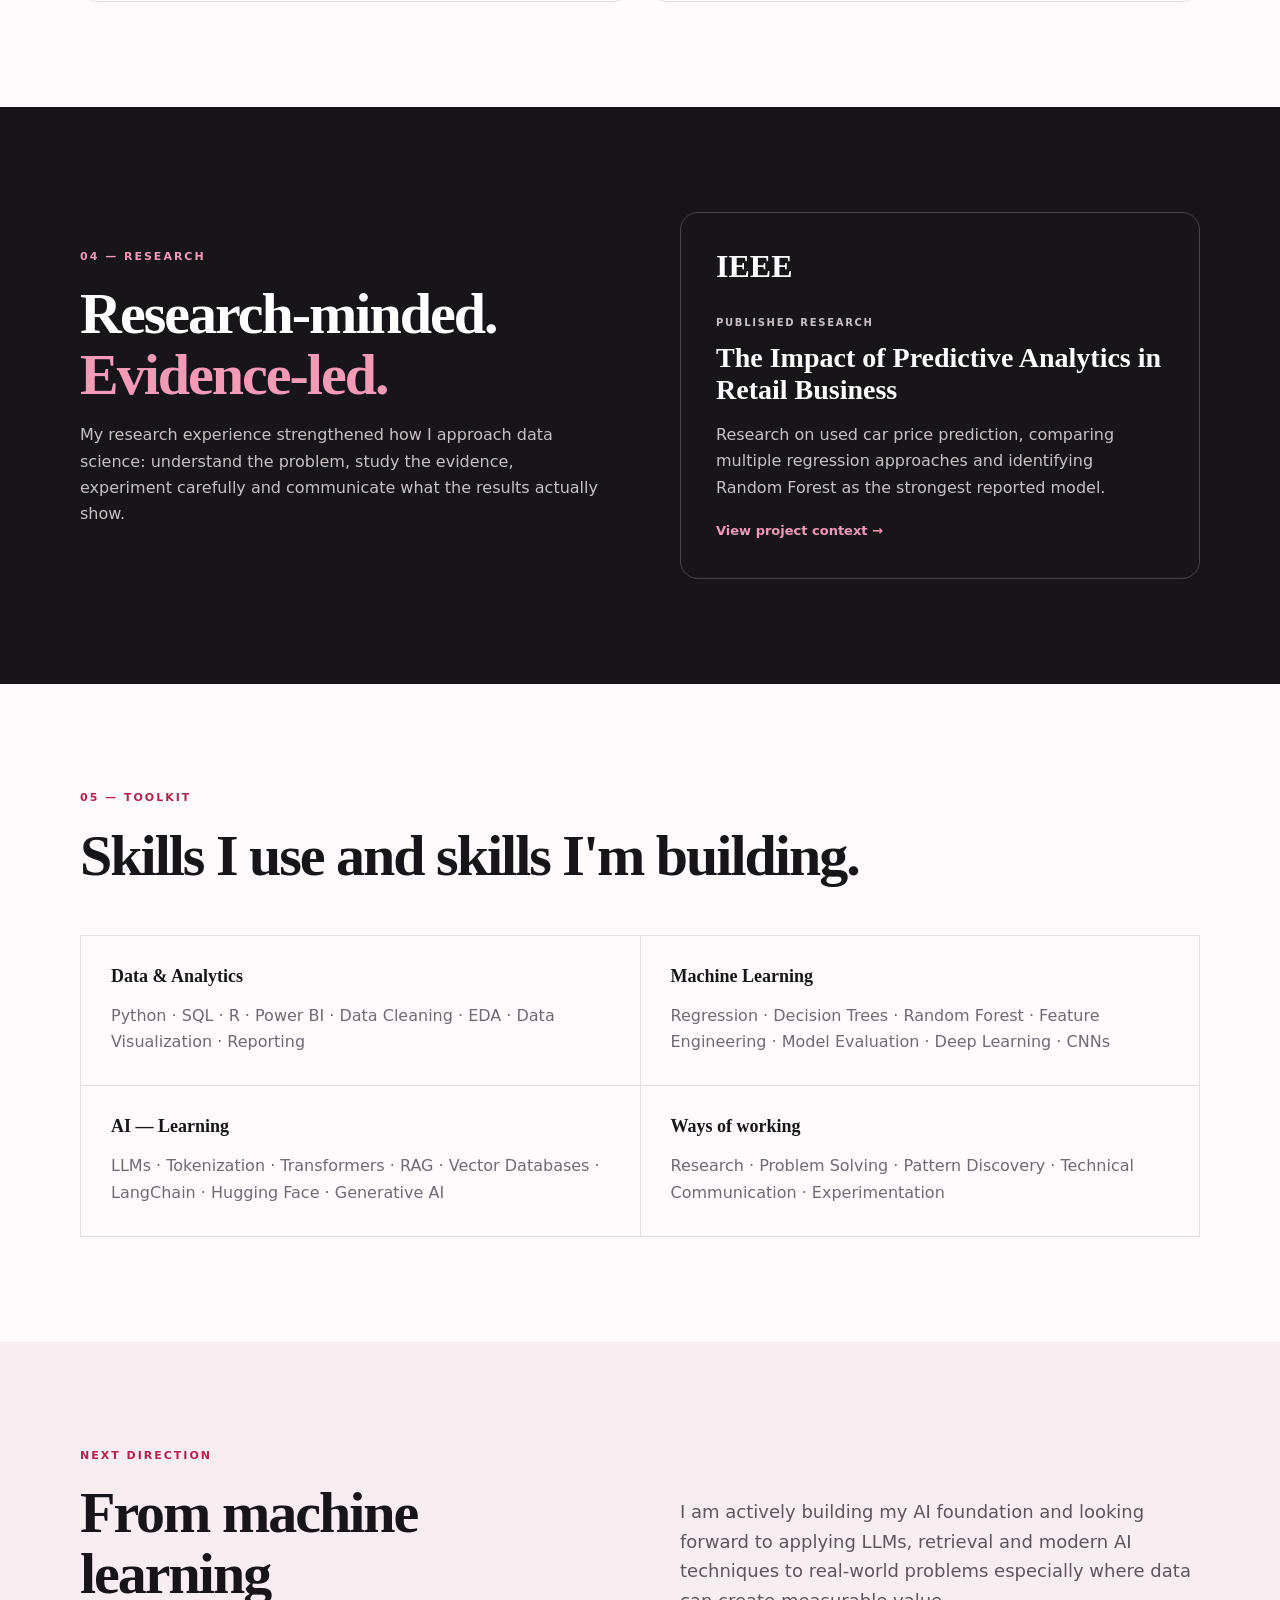
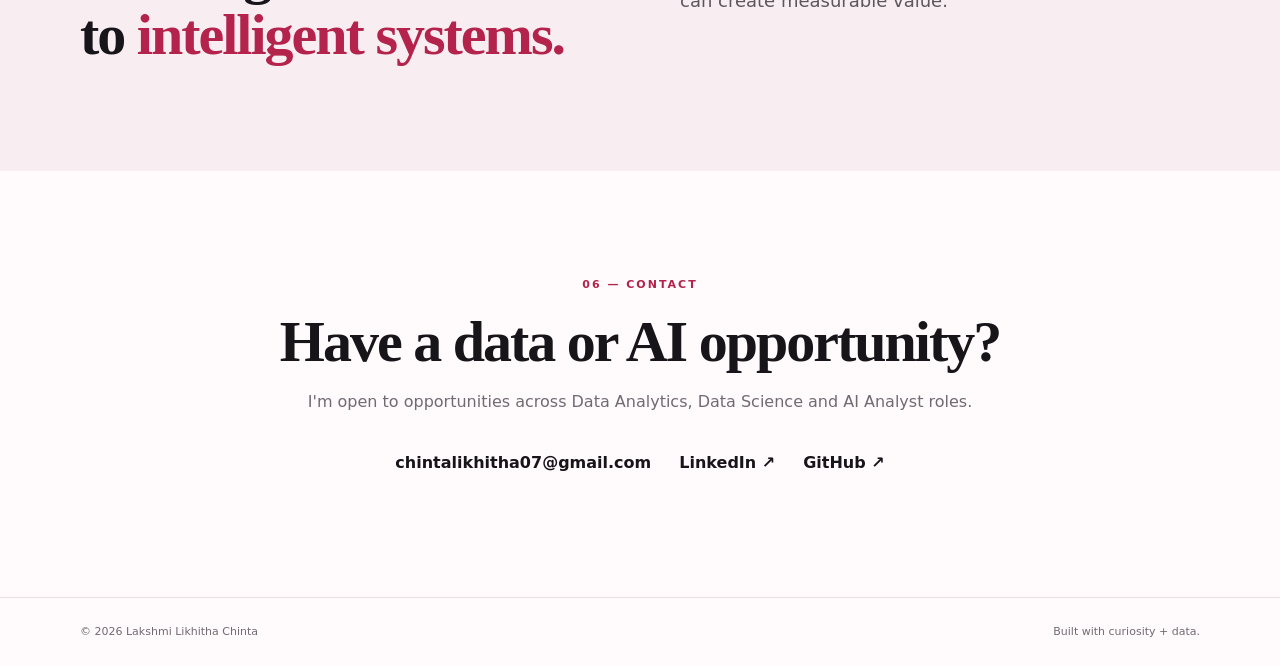
==== commit 84ebc921: "Link diabetes prediction project from portfolio" ====
--- a/index.html
+++ b/index.html
@@ -16,7 +16,7 @@
 <section id="projects" class="section wrap"><div class="section-head"><p class="eyebrow">03 — FEATURED PROJECTS</p><h2>Selected work in data, ML & AI.</h2></div><div class="cards">
 <article class="card featured"><div class="tag">COMPUTER VISION</div><h3>Wheat Leaf Disease Detection</h3><p>Computer vision work exploring CNN architectures for wheat-leaf disease recognition, including VGG16, VGG19 and ResNet experimentation.</p><div class="chips"><span>Python</span><span>CNN</span><span>VGG16</span><span>ResNet</span></div></article>
 <article class="card"><div class="tag">PREDICTIVE ANALYTICS · IEEE</div><h3>Impact Of Predictive Analytics in Retail Business</h3><p>Predictive modelling for used car prices using 4,000+ records. Compared Linear Regression, Decision Tree and Random Forest models; Random Forest reported 90% accuracy and RMSE 0.25.</p><div class="chips"><span>Python</span><span>Random Forest</span><span>Flask</span><span>EDA</span></div></article>
-<article class="card"><div class="tag">HEALTHCARE · ACADEMIC</div><h3>Diabetes Prediction</h3><p>Built an early diabetes prediction model using Decision Tree in R on 500 training records and 268 test records, with a reported test accuracy of 79.48%. Presented insights through Power BI.</p><div class="chips"><span>R</span><span>Decision Tree</span><span>Power BI</span></div></article>
+<article class="card"><div class="tag">HEALTHCARE · ACADEMIC</div><h3>Diabetes Prediction</h3><p>Modernized my original Decision Tree project with reproducible preprocessing, EDA, model comparison and inference code while preserving the reported 79.48% academic result as historical context.</p><div class="chips"><span>Python</span><span>R</span><span>Decision Tree</span><span>scikit-learn</span></div><div class="actions"><a class="btn ghost" href="projects/diabetes-prediction/">View Project ↗</a><a class="btn ghost" href="https://github.com/Likhitha-Chinta07/Likhitha-Chinta07.github.io/tree/main/projects/diabetes-prediction" target="_blank" rel="noopener">GitHub ↗</a></div></article>
 <article class="card"><div class="tag">DEEP LEARNING · MSc</div><h3>Image Captioning in the Wild</h3><p>MSc dissertation exploring image caption generation using VGG16 and RNN architectures, supported by research across 30+ papers.</p><div class="chips"><span>Deep Learning</span><span>VGG16</span><span>RNN</span></div></article>
 </div></section>
 <section id="research" class="section dark"><div class="wrap research-grid"><div><p class="eyebrow">04 — RESEARCH</p><h2>Research-minded.<br><span>Evidence-led.</span></h2><p>My research experience strengthened how I approach data science: understand the problem, study the evidence, experiment carefully and communicate what the results actually show.</p></div><div class="publication"><div class="pub-mark">IEEE</div><p class="tag">PUBLISHED RESEARCH</p><h3>The Impact of Predictive Analytics in Retail Business</h3><p>Research on used car price prediction, comparing multiple regression approaches and identifying Random Forest as the strongest reported model.</p><a href="#projects">View project context →</a></div></div></section>
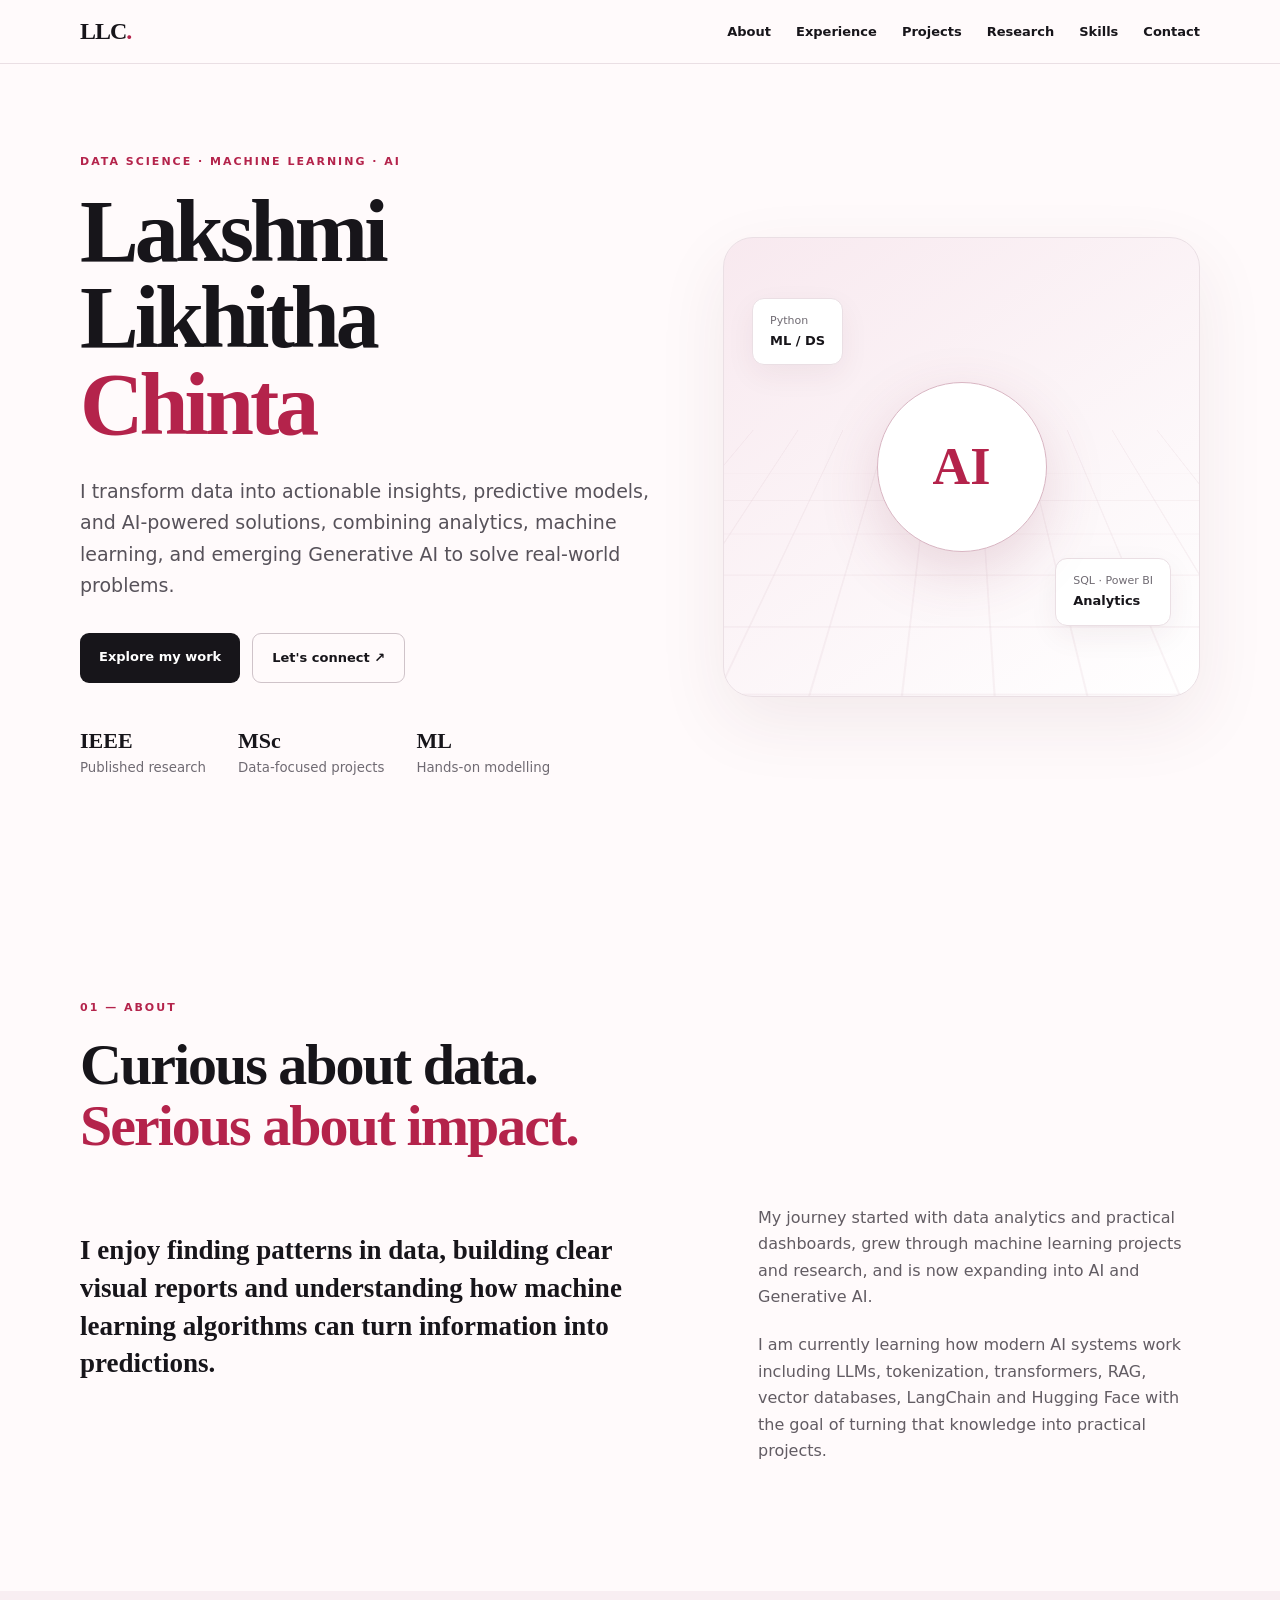
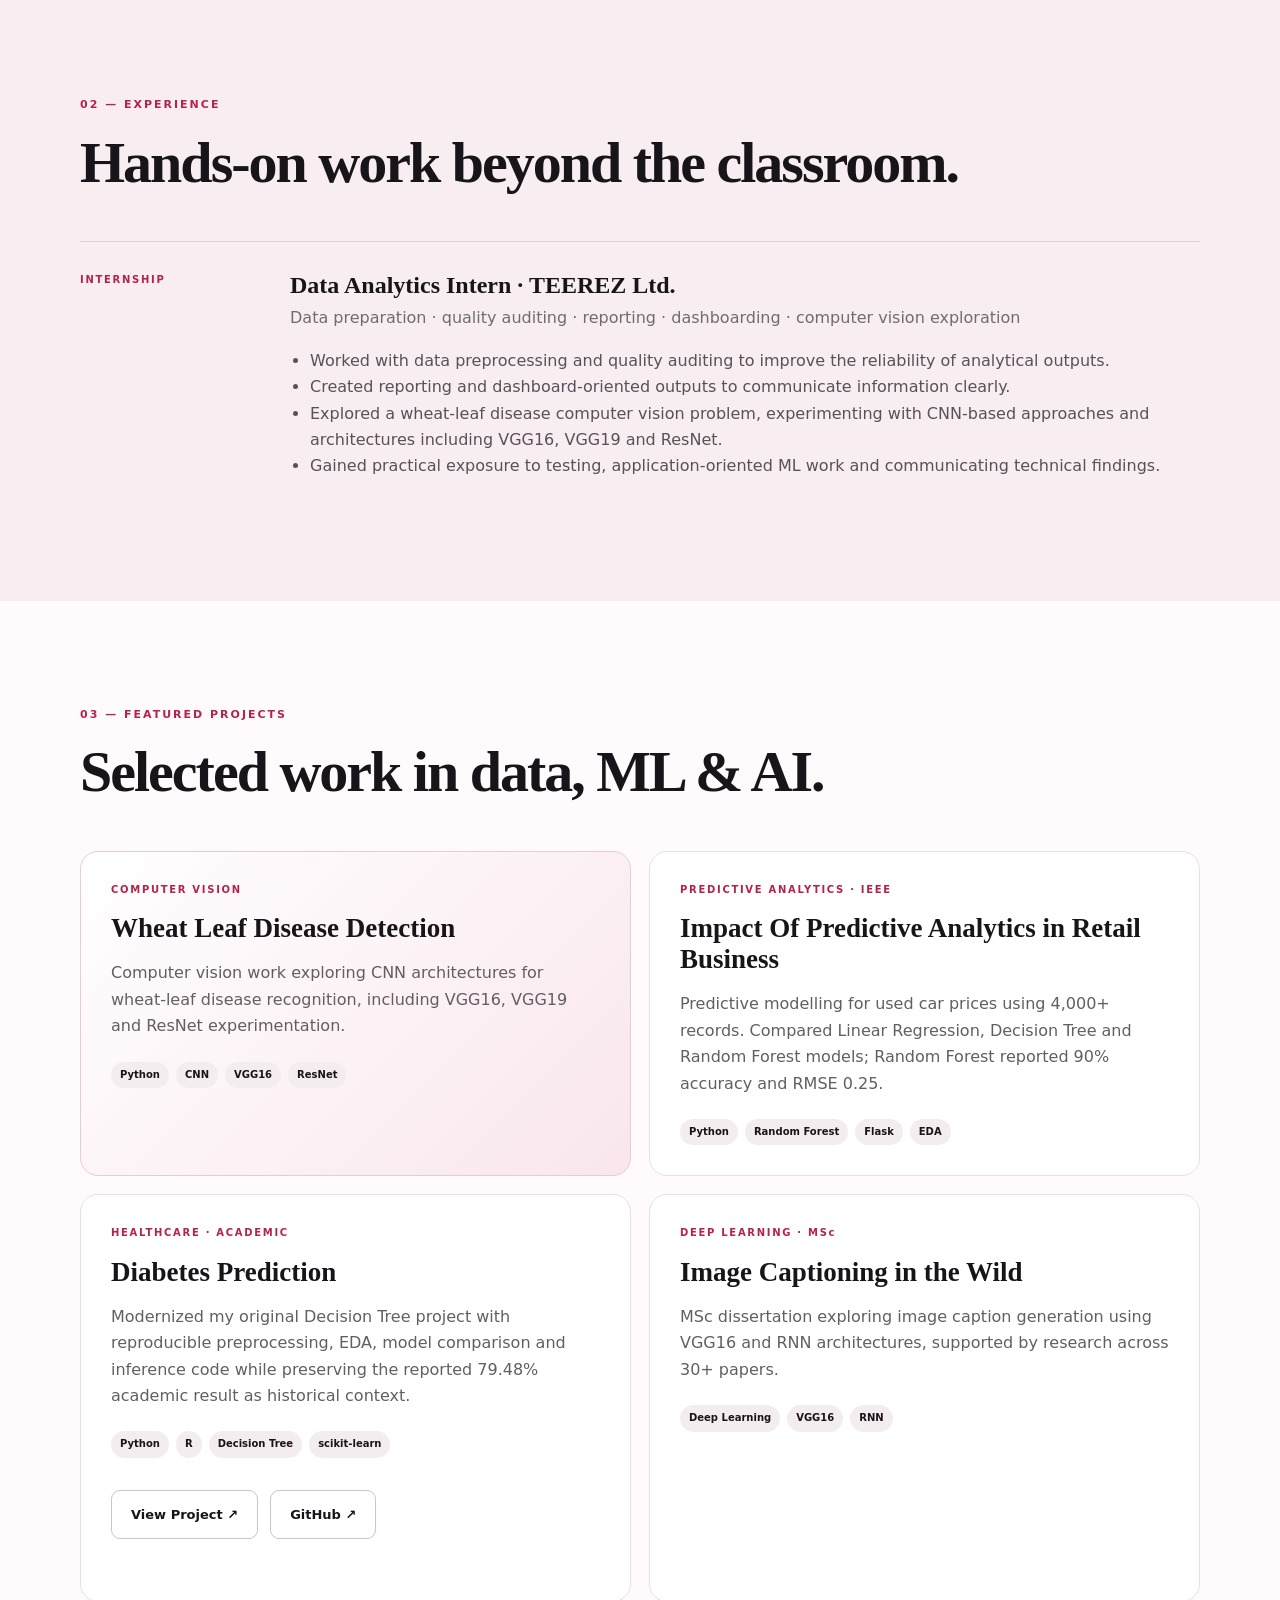
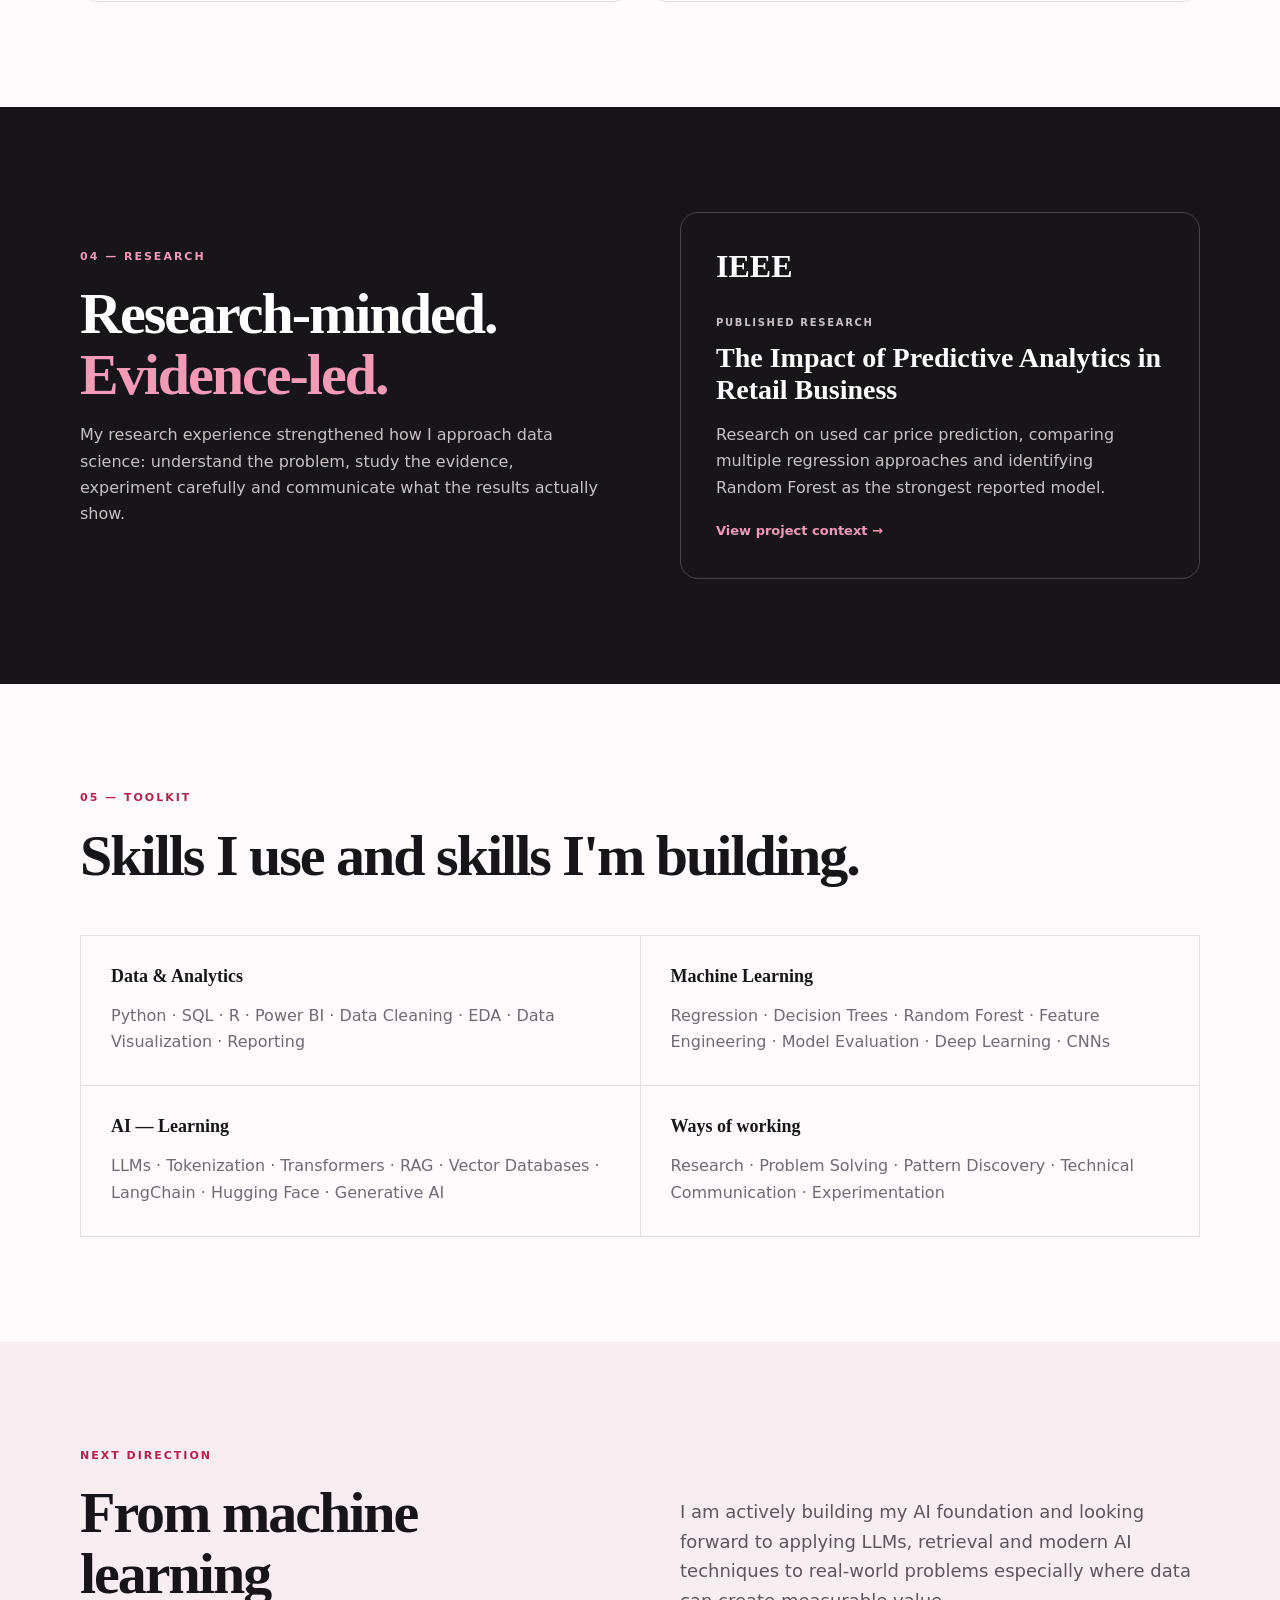
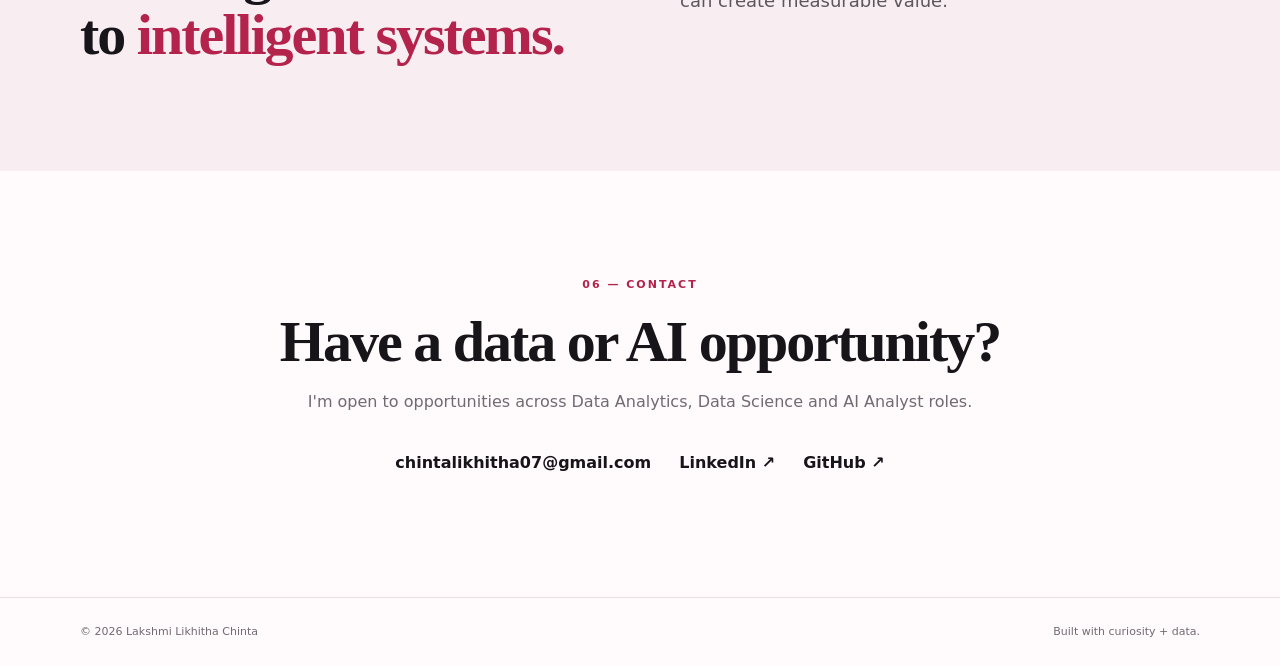
==== commit b33d10bc: "Refine portfolio hero statement" ====
--- a/index.html
+++ b/index.html
@@ -10,7 +10,7 @@
 <body>
 <header class="nav"><a class="brand" href="#top">LLC<span>.</span></a><nav><a href="#about">About</a><a href="#experience">Experience</a><a href="#projects">Projects</a><a href="#research">Research</a><a href="#skills">Skills</a><a href="#contact">Contact</a></nav></header>
 <main id="top">
-<section class="hero wrap"><div class="hero-copy"><p class="eyebrow">DATA SCIENCE · MACHINE LEARNING · AI</p><h1>Lakshmi Likhitha<br><span>Chinta</span></h1><p class="lead">I turn data into useful insights, predictive models and intelligent solutions growing from analytics and machine learning toward AI and Generative AI.</p><div class="actions"><a class="btn primary" href="#projects">Explore my work</a><a class="btn ghost" href="mailto:chintalikhitha07@gmail.com">Let's connect ↗</a></div><div class="proof"><div><strong>IEEE</strong><small>Published research</small></div><div><strong>MSc</strong><small>Data-focused projects</small></div><div><strong>ML</strong><small>Hands-on modelling</small></div></div></div><div class="hero-card"><div class="grid-art"></div><div class="floating one">Python<br><b>ML / DS</b></div><div class="floating two">SQL · Power BI<br><b>Analytics</b></div><div class="orb">AI</div></div></section>
+<section class="hero wrap"><div class="hero-copy"><p class="eyebrow">DATA SCIENCE · MACHINE LEARNING · AI</p><h1>Lakshmi Likhitha<br><span>Chinta</span></h1><p class="lead">I transform data into actionable insights, predictive models, and AI-powered solutions, combining analytics, machine learning, and emerging Generative AI to solve real-world problems.</p><div class="actions"><a class="btn primary" href="#projects">Explore my work</a><a class="btn ghost" href="mailto:chintalikhitha07@gmail.com">Let's connect ↗</a></div><div class="proof"><div><strong>IEEE</strong><small>Published research</small></div><div><strong>MSc</strong><small>Data-focused projects</small></div><div><strong>ML</strong><small>Hands-on modelling</small></div></div></div><div class="hero-card"><div class="grid-art"></div><div class="floating one">Python<br><b>ML / DS</b></div><div class="floating two">SQL · Power BI<br><b>Analytics</b></div><div class="orb">AI</div></div></section>
 <section id="about" class="section wrap"><div class="section-head"><p class="eyebrow">01 — ABOUT</p><h2>Curious about data.<br><span>Serious about impact.</span></h2></div><div class="about-grid"><p class="bigtext">I enjoy finding patterns in data, building clear visual reports and understanding how machine learning algorithms can turn information into predictions.</p><div class="copy"><p>My journey started with data analytics and practical dashboards, grew through machine learning projects and research, and is now expanding into AI and Generative AI.</p><p>I am currently learning how modern AI systems work including LLMs, tokenization, transformers, RAG, vector databases, LangChain and Hugging Face with the goal of turning that knowledge into practical projects.</p></div></div></section>
 <section id="experience" class="section tinted"><div class="wrap"><div class="section-head"><p class="eyebrow">02 — EXPERIENCE</p><h2>Hands-on work beyond the classroom.</h2></div><article class="experience"><div class="date">INTERNSHIP</div><div><h3>Data Analytics Intern · TEEREZ Ltd.</h3><p class="muted">Data preparation · quality auditing · reporting · dashboarding · computer vision exploration</p><ul><li>Worked with data preprocessing and quality auditing to improve the reliability of analytical outputs.</li><li>Created reporting and dashboard-oriented outputs to communicate information clearly.</li><li>Explored a wheat-leaf disease computer vision problem, experimenting with CNN-based approaches and architectures including VGG16, VGG19 and ResNet.</li><li>Gained practical exposure to testing, application-oriented ML work and communicating technical findings.</li></ul></div></article></div></section>
 <section id="projects" class="section wrap"><div class="section-head"><p class="eyebrow">03 — FEATURED PROJECTS</p><h2>Selected work in data, ML & AI.</h2></div><div class="cards">
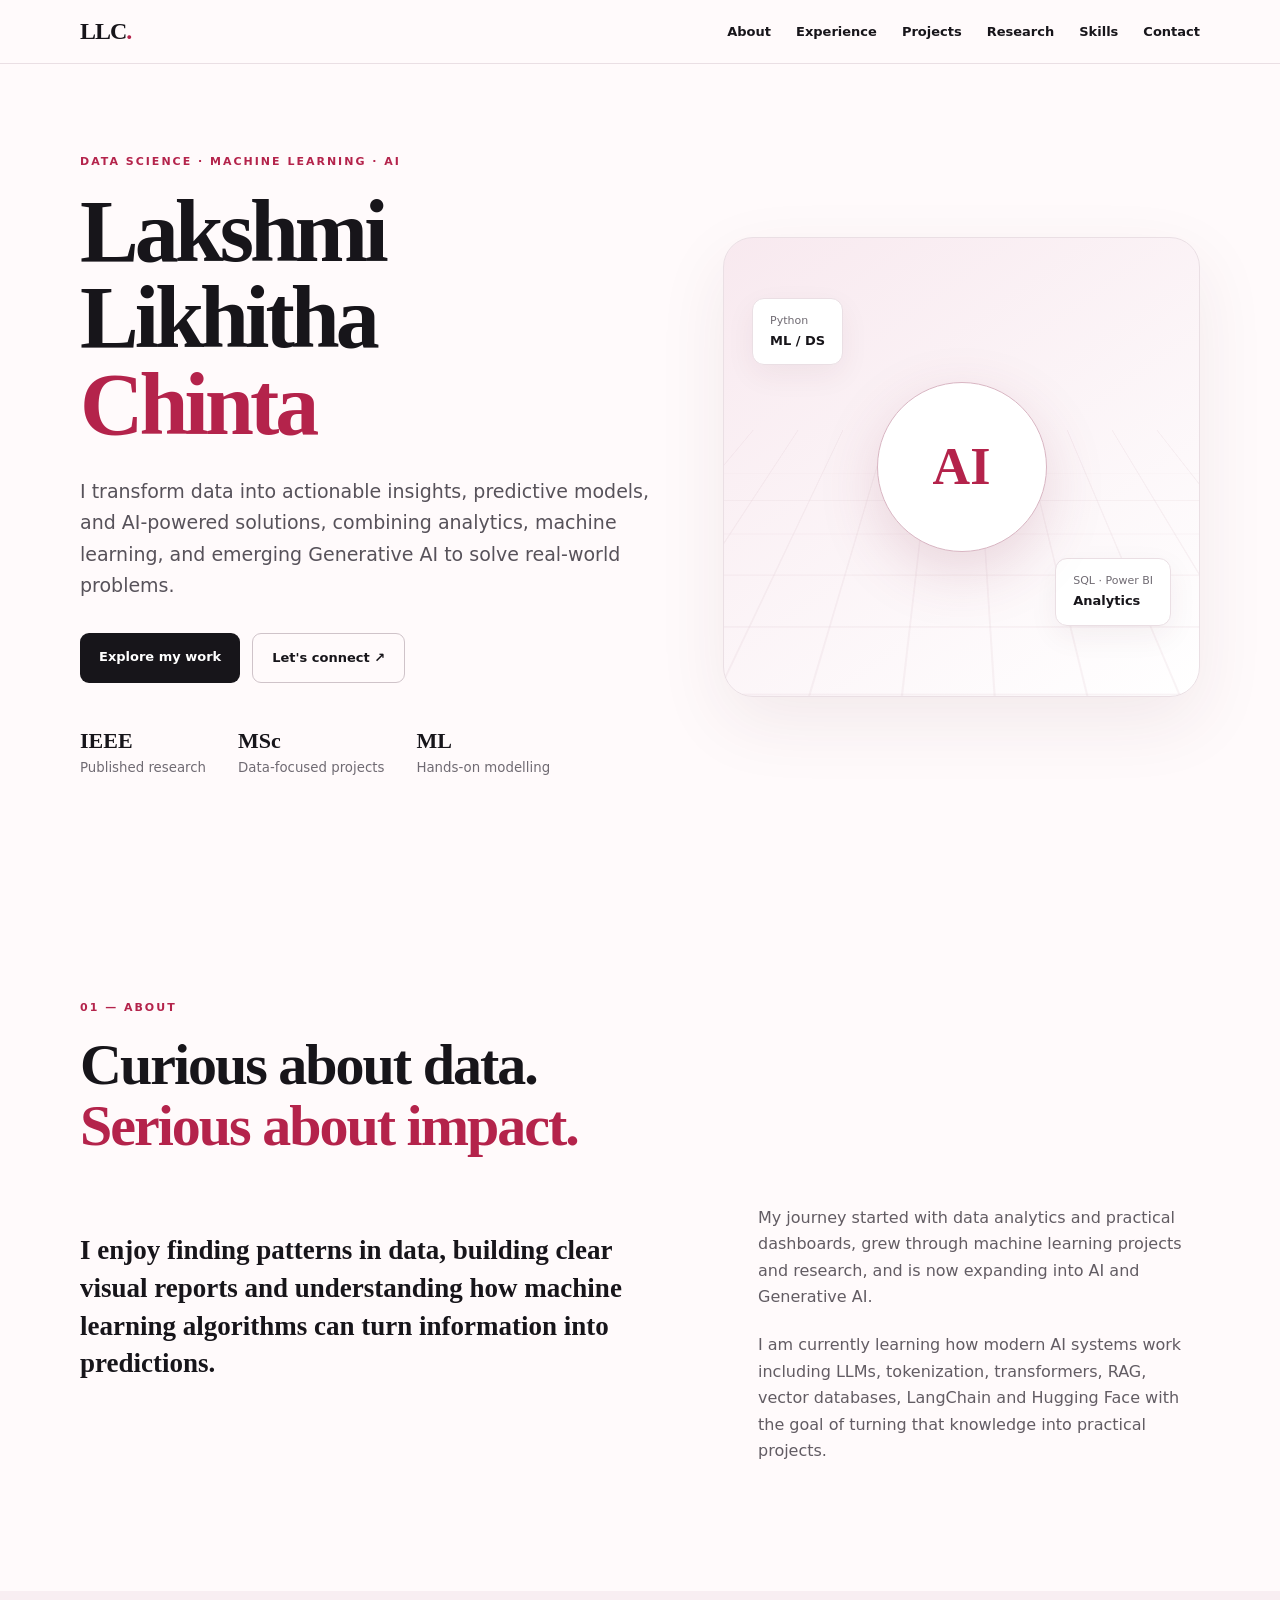
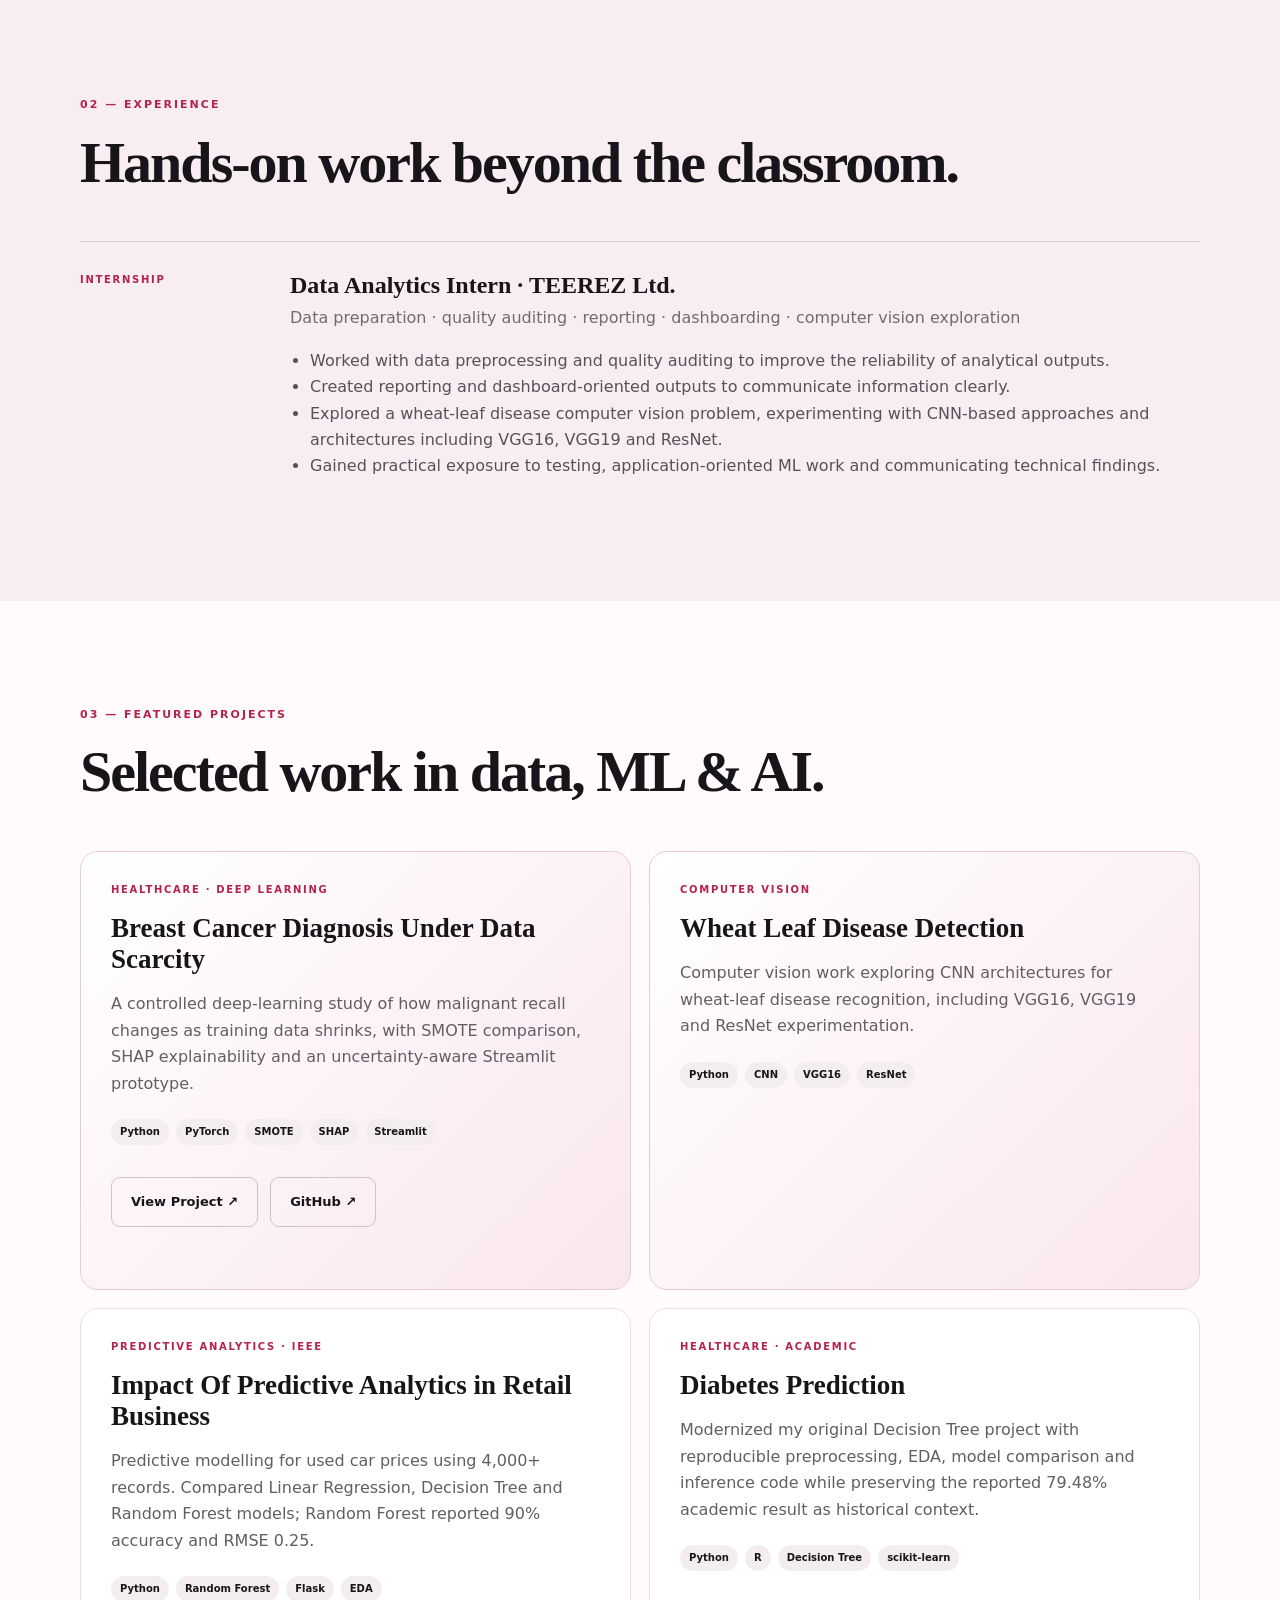
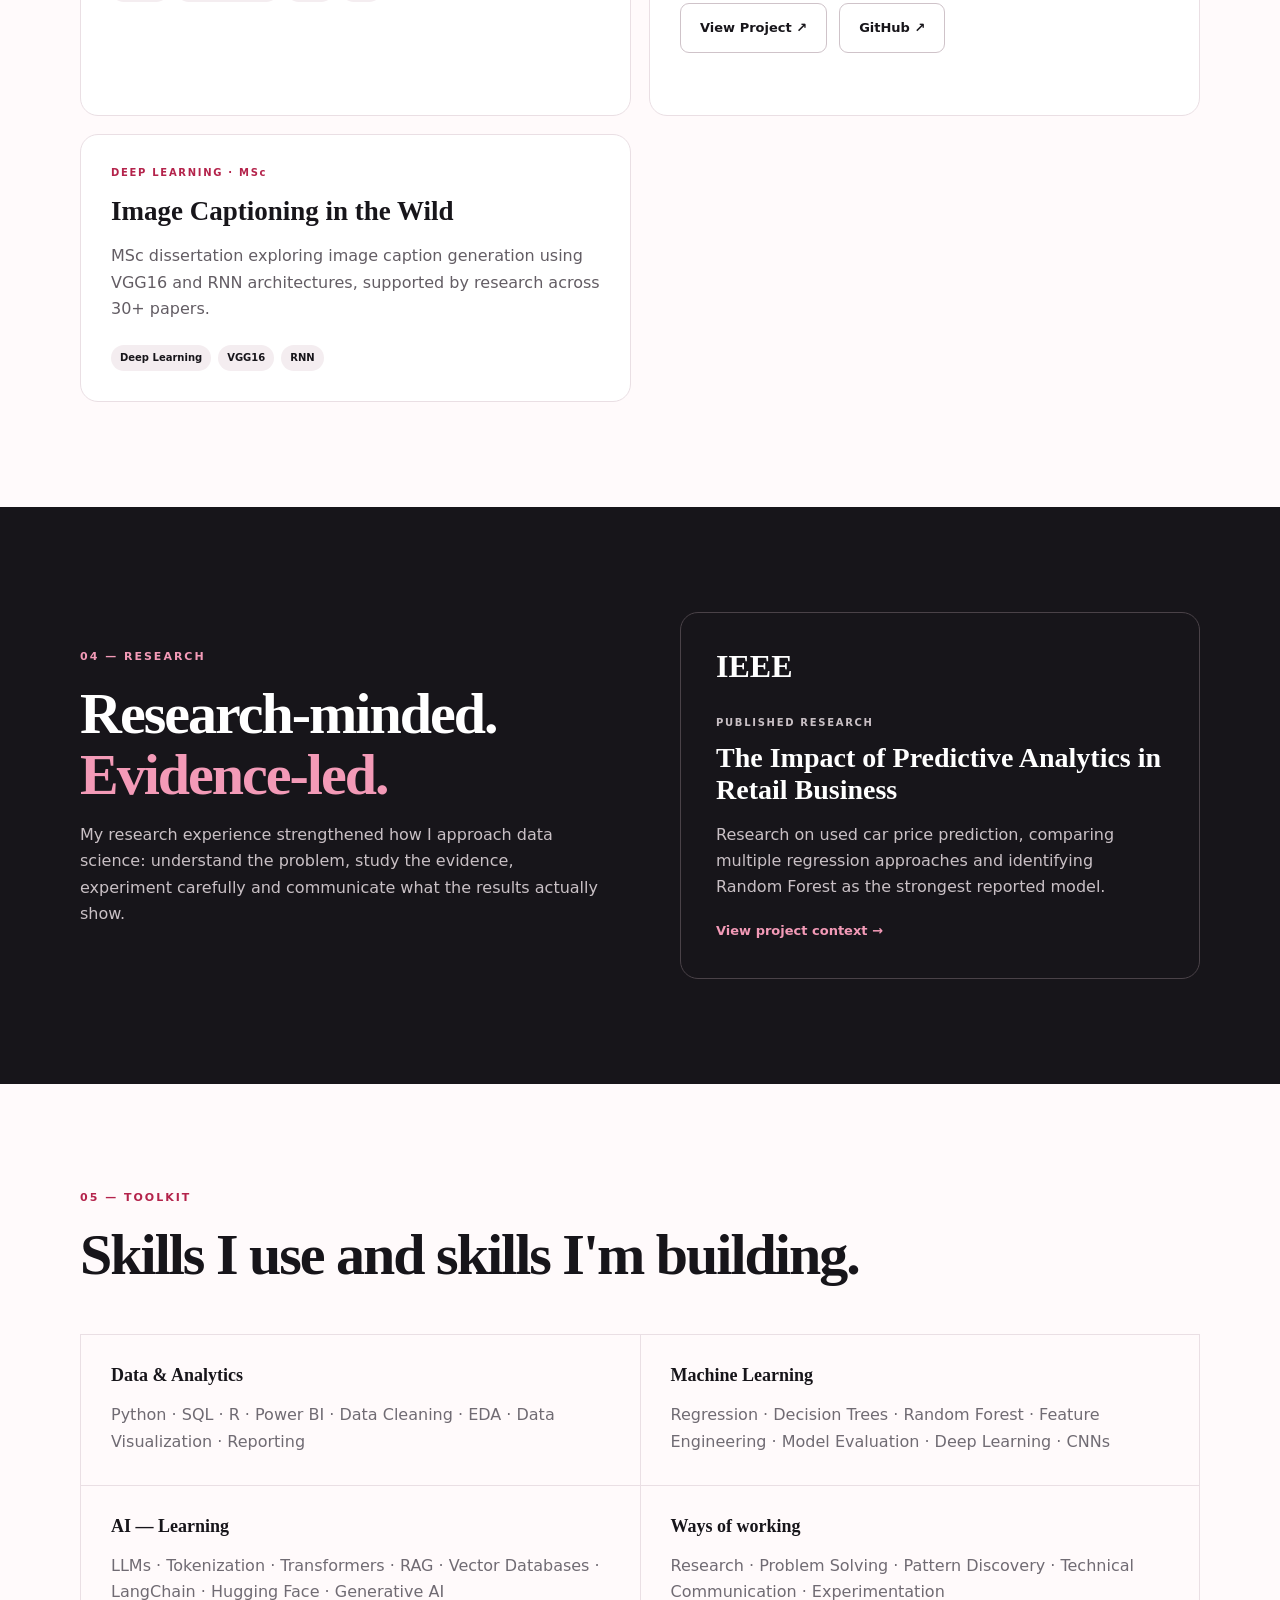
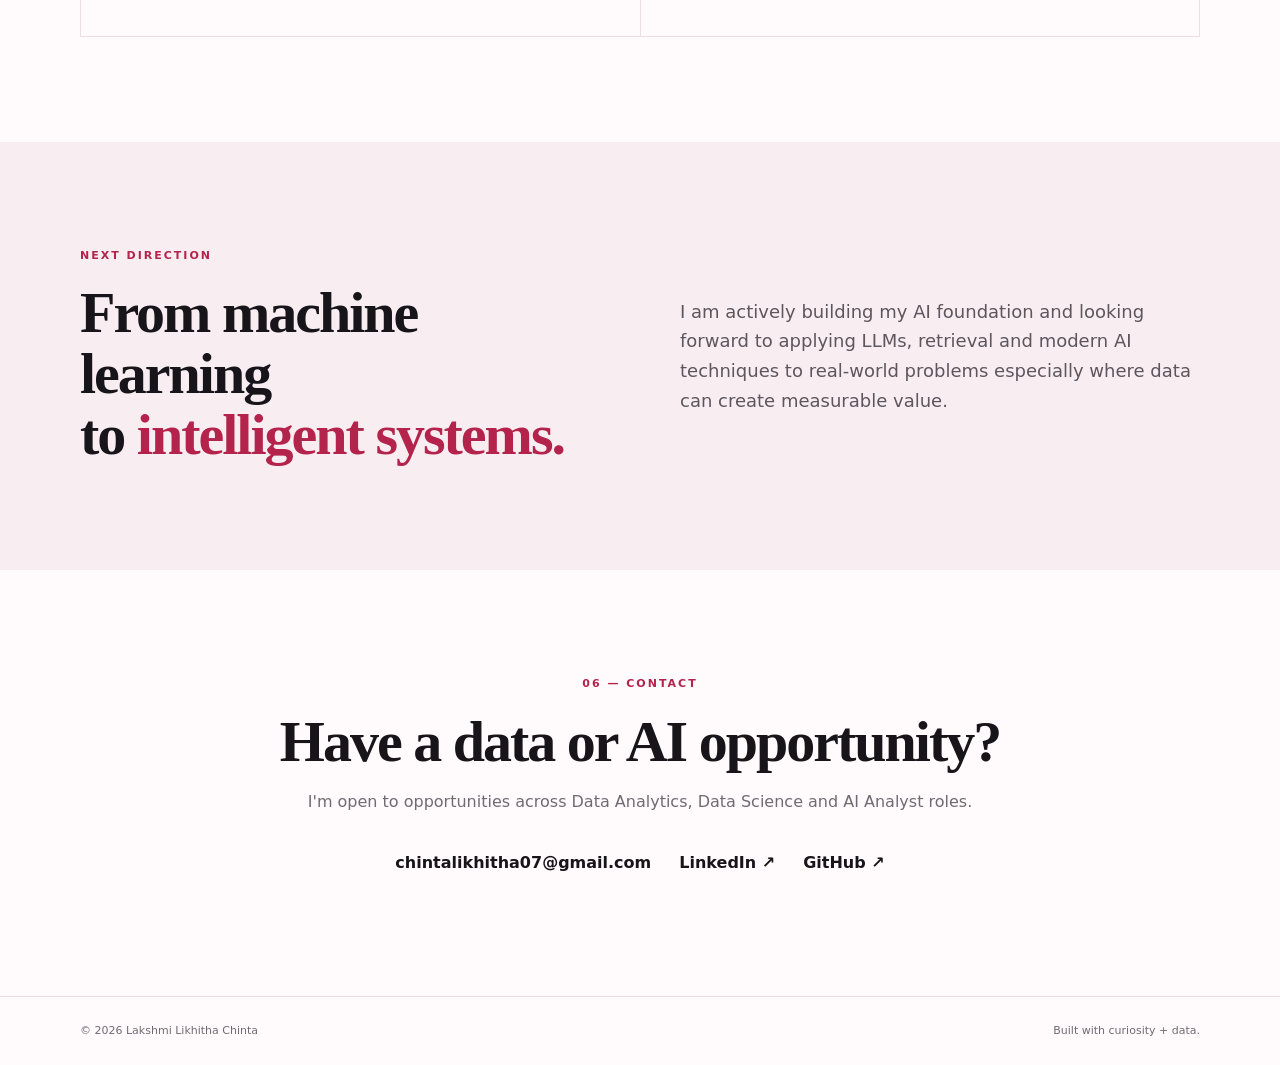
==== commit 882156d7: "Add breast cancer diagnosis project to portfolio" ====
--- a/index.html
+++ b/index.html
@@ -13,7 +13,7 @@
 <section class="hero wrap"><div class="hero-copy"><p class="eyebrow">DATA SCIENCE · MACHINE LEARNING · AI</p><h1>Lakshmi Likhitha<br><span>Chinta</span></h1><p class="lead">I transform data into actionable insights, predictive models, and AI-powered solutions, combining analytics, machine learning, and emerging Generative AI to solve real-world problems.</p><div class="actions"><a class="btn primary" href="#projects">Explore my work</a><a class="btn ghost" href="mailto:chintalikhitha07@gmail.com">Let's connect ↗</a></div><div class="proof"><div><strong>IEEE</strong><small>Published research</small></div><div><strong>MSc</strong><small>Data-focused projects</small></div><div><strong>ML</strong><small>Hands-on modelling</small></div></div></div><div class="hero-card"><div class="grid-art"></div><div class="floating one">Python<br><b>ML / DS</b></div><div class="floating two">SQL · Power BI<br><b>Analytics</b></div><div class="orb">AI</div></div></section>
 <section id="about" class="section wrap"><div class="section-head"><p class="eyebrow">01 — ABOUT</p><h2>Curious about data.<br><span>Serious about impact.</span></h2></div><div class="about-grid"><p class="bigtext">I enjoy finding patterns in data, building clear visual reports and understanding how machine learning algorithms can turn information into predictions.</p><div class="copy"><p>My journey started with data analytics and practical dashboards, grew through machine learning projects and research, and is now expanding into AI and Generative AI.</p><p>I am currently learning how modern AI systems work including LLMs, tokenization, transformers, RAG, vector databases, LangChain and Hugging Face with the goal of turning that knowledge into practical projects.</p></div></div></section>
 <section id="experience" class="section tinted"><div class="wrap"><div class="section-head"><p class="eyebrow">02 — EXPERIENCE</p><h2>Hands-on work beyond the classroom.</h2></div><article class="experience"><div class="date">INTERNSHIP</div><div><h3>Data Analytics Intern · TEEREZ Ltd.</h3><p class="muted">Data preparation · quality auditing · reporting · dashboarding · computer vision exploration</p><ul><li>Worked with data preprocessing and quality auditing to improve the reliability of analytical outputs.</li><li>Created reporting and dashboard-oriented outputs to communicate information clearly.</li><li>Explored a wheat-leaf disease computer vision problem, experimenting with CNN-based approaches and architectures including VGG16, VGG19 and ResNet.</li><li>Gained practical exposure to testing, application-oriented ML work and communicating technical findings.</li></ul></div></article></div></section>
-<section id="projects" class="section wrap"><div class="section-head"><p class="eyebrow">03 — FEATURED PROJECTS</p><h2>Selected work in data, ML & AI.</h2></div><div class="cards">
+<section id="projects" class="section wrap"><div class="section-head"><p class="eyebrow">03 — FEATURED PROJECTS</p><h2>Selected work in data, ML & AI.</h2></div><div class="cards"><article class="card featured"><div class="tag">HEALTHCARE · DEEP LEARNING</div><h3>Breast Cancer Diagnosis Under Data Scarcity</h3><p>A controlled deep-learning study of how malignant recall changes as training data shrinks, with SMOTE comparison, SHAP explainability and an uncertainty-aware Streamlit prototype.</p><div class="chips"><span>Python</span><span>PyTorch</span><span>SMOTE</span><span>SHAP</span><span>Streamlit</span></div><div class="actions"><a class="btn ghost" href="projects/breast-cancer-diagnosis/">View Project ↗</a><a class="btn ghost" href="https://github.com/Likhitha-Chinta07/breast-cancer-diagnosis-dl" target="_blank" rel="noopener">GitHub ↗</a></div></article>
 <article class="card featured"><div class="tag">COMPUTER VISION</div><h3>Wheat Leaf Disease Detection</h3><p>Computer vision work exploring CNN architectures for wheat-leaf disease recognition, including VGG16, VGG19 and ResNet experimentation.</p><div class="chips"><span>Python</span><span>CNN</span><span>VGG16</span><span>ResNet</span></div></article>
 <article class="card"><div class="tag">PREDICTIVE ANALYTICS · IEEE</div><h3>Impact Of Predictive Analytics in Retail Business</h3><p>Predictive modelling for used car prices using 4,000+ records. Compared Linear Regression, Decision Tree and Random Forest models; Random Forest reported 90% accuracy and RMSE 0.25.</p><div class="chips"><span>Python</span><span>Random Forest</span><span>Flask</span><span>EDA</span></div></article>
 <article class="card"><div class="tag">HEALTHCARE · ACADEMIC</div><h3>Diabetes Prediction</h3><p>Modernized my original Decision Tree project with reproducible preprocessing, EDA, model comparison and inference code while preserving the reported 79.48% academic result as historical context.</p><div class="chips"><span>Python</span><span>R</span><span>Decision Tree</span><span>scikit-learn</span></div><div class="actions"><a class="btn ghost" href="projects/diabetes-prediction/">View Project ↗</a><a class="btn ghost" href="https://github.com/Likhitha-Chinta07/Likhitha-Chinta07.github.io/tree/main/projects/diabetes-prediction" target="_blank" rel="noopener">GitHub ↗</a></div></article>
